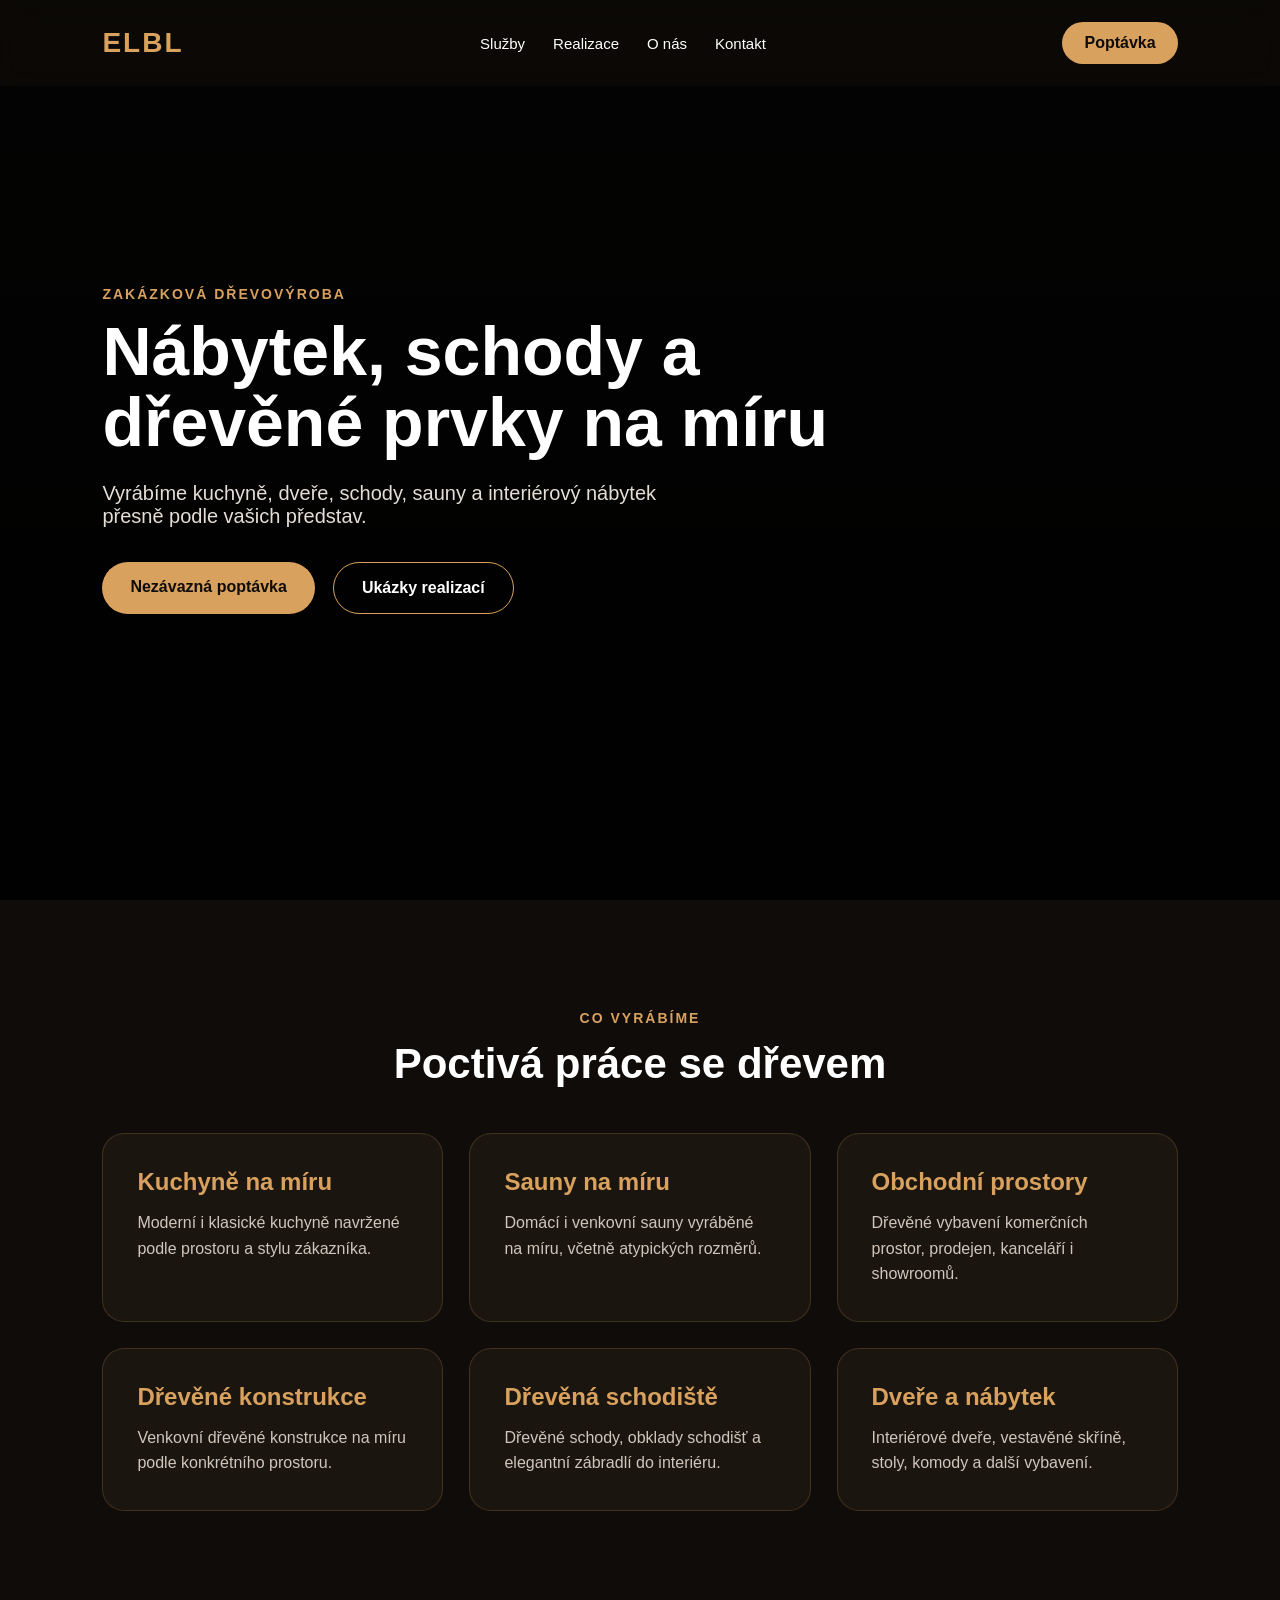
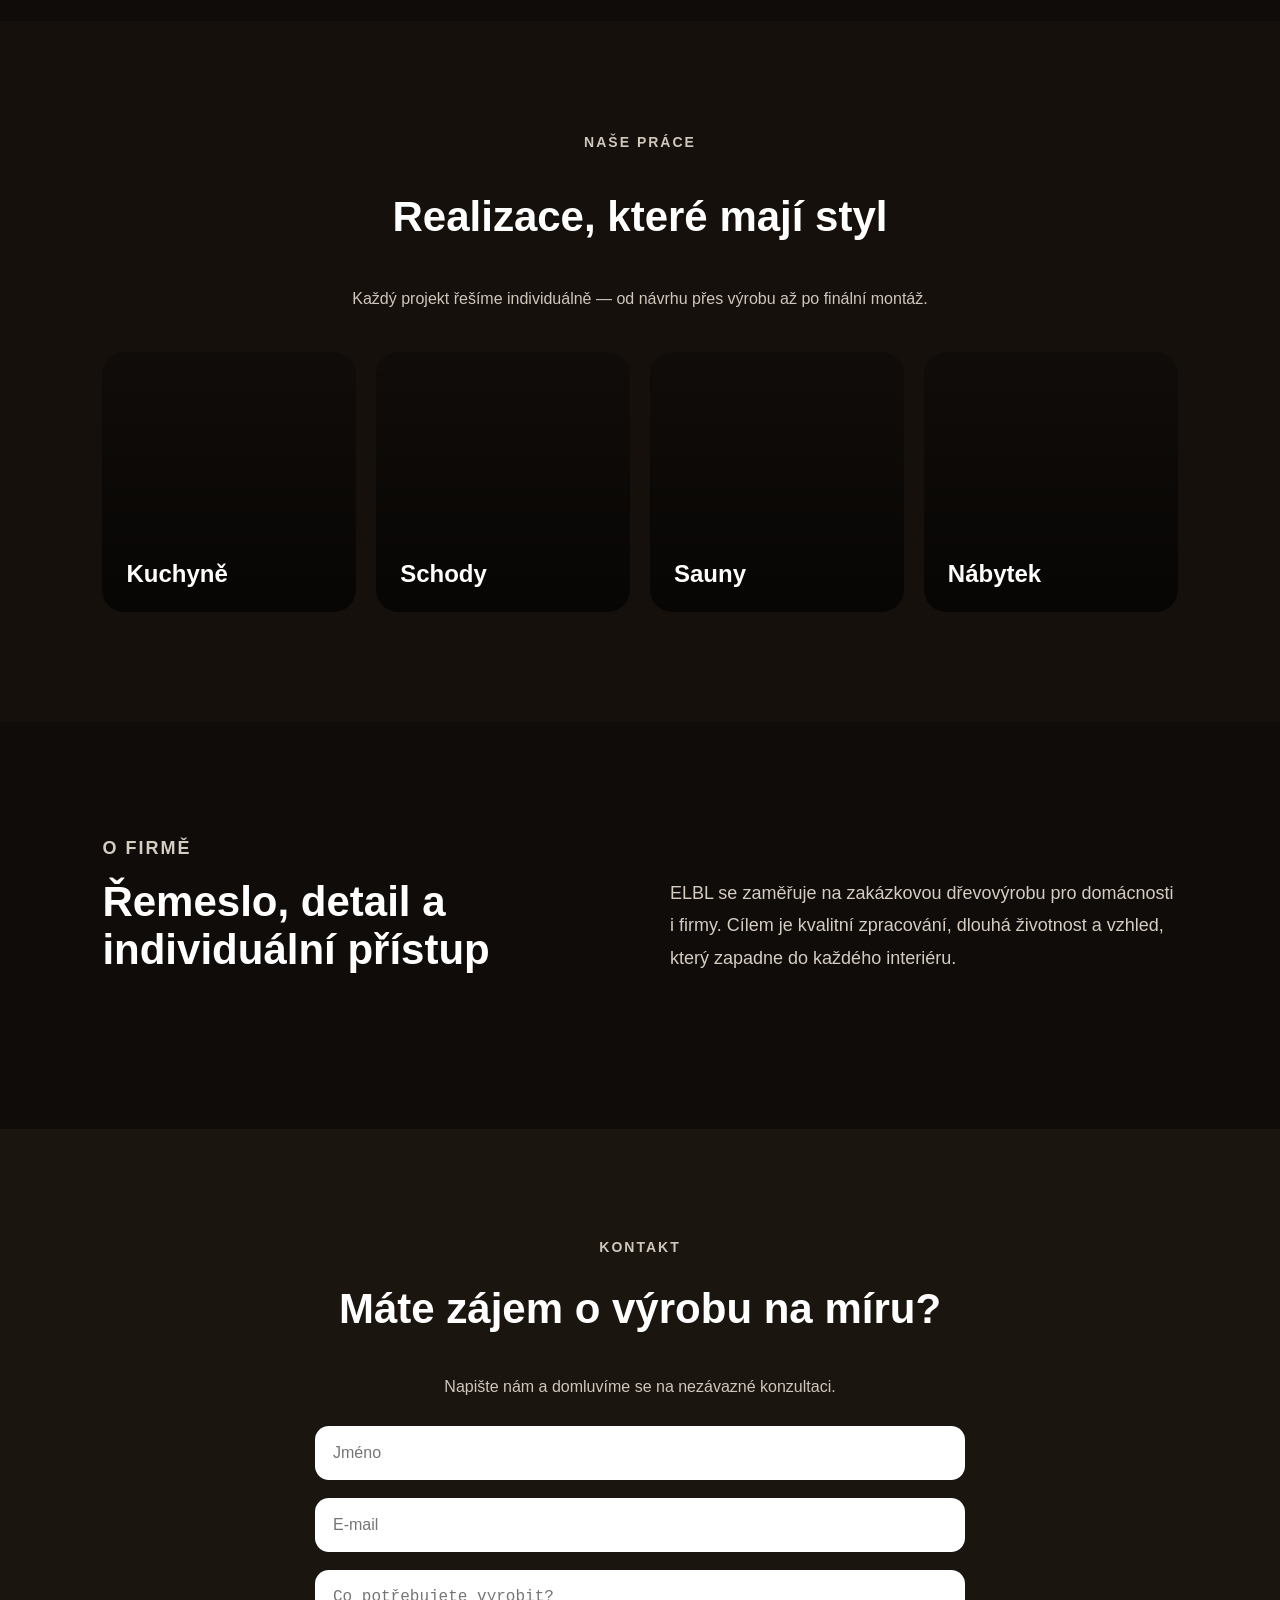
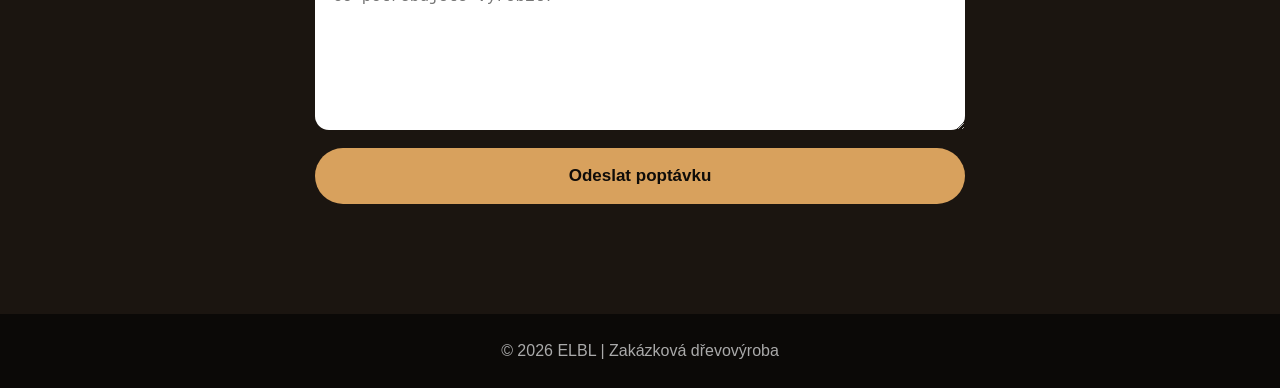
==== index.html @ 4ba5eb36 "Add files via upload" ====
<!DOCTYPE html>
<html lang="cs">
<head>
  <meta charset="UTF-8" />
  <meta name="viewport" content="width=device-width, initial-scale=1.0" />
  <title>ELBL | Zakázková dřevovýroba</title>
  <link rel="stylesheet" href="style.css" />
</head>
<body>

  <header class="navbar">
    <div class="logo">ELBL</div>

    <nav>
      <a href="#sluzby">Služby</a>
      <a href="#realizace">Realizace</a>
      <a href="#onas">O nás</a>
      <a href="#kontakt">Kontakt</a>
    </nav>

    <a href="#kontakt" class="nav-btn">Poptávka</a>
  </header>

 <section class="hero">

    <div class="hero-slider">

        <div class="slide active"
             style="background-image:
             linear-gradient(rgba(0,0,0,.45),rgba(0,0,0,.75)),
             url('images/hero1.jpg');"></div>

        <div class="slide"
             style="background-image:
             linear-gradient(rgba(0,0,0,.45),rgba(0,0,0,.75)),
             url('images/hero2.jpg');"></div>

        <div class="slide"
             style="background-image:
             linear-gradient(rgba(0,0,0,.45),rgba(0,0,0,.75)),
             url('images/hero3.jpg');"></div>

        <div class="slide"
             style="background-image:
             linear-gradient(rgba(0,0,0,.45),rgba(0,0,0,.75)),
             url('images/hero4.jpg');"></div>

    </div>

    <div class="hero-content">

        <p class="label">
            Zakázková dřevovýroba
        </p>

        <h1>
            Nábytek, schody a dřevěné prvky na míru
        </h1>

        <p class="hero-text">
            Vyrábíme kuchyně, dveře, schody, sauny a interiérový nábytek přesně podle vašich představ.
        </p>

        <div class="hero-buttons">
            <a href="#kontakt" class="btn primary">
                Nezávazná poptávka
            </a>

            <a href="#realizace" class="btn secondary">
                Ukázky realizací
            </a>
        </div>

    </div>

</section>

  <section id="sluzby" class="section">
  <p class="label center">Co vyrábíme</p>
  <h2>Poctivá práce se dřevem</h2>

  <div class="cards">
    <a href="kuchyne.html" class="card">
      <h3>Kuchyně na míru</h3>
      <p>Moderní i klasické kuchyně navržené podle prostoru a stylu zákazníka.</p>
    </a>

    <a href="sauny.html" class="card">
  <h3>Sauny na míru</h3>
  <p>Domácí i venkovní sauny vyráběné na míru, včetně atypických rozměrů.</p>
</a>

    <a href="obchodni-prostory.html" class="card">
      <h3>Obchodní prostory</h3>
      <p>Dřevěné vybavení komerčních prostor, prodejen, kanceláří i showroomů.</p>
    </a>

    <a href="drevene-konstrukce.html" class="card">
      <h3>Dřevěné konstrukce</h3>
      <p>Venkovní dřevěné konstrukce na míru podle konkrétního prostoru.</p>
    </a>

    <a href="schodiste.html" class="card">
      <h3>Dřevěná schodiště</h3>
      <p>Dřevěné schody, obklady schodišť a elegantní zábradlí do interiéru.</p>
    </a>

    <a href="dvere-nabytek.html" class="card">
      <h3>Dveře a nábytek</h3>
      <p>Interiérové dveře, vestavěné skříně, stoly, komody a další vybavení.</p>
    </a>
  </div>
</section>

  <section id="realizace" class="gallery-section">
    <div class="section-text">
      <p class="label">Naše práce</p>
      <h2>Realizace, které mají styl</h2>
      <p>
        Každý projekt řešíme individuálně — od návrhu přes výrobu až po finální montáž.
      </p>
    </div>

    <div class="gallery">
      <div class="gallery-item">Kuchyně</div>
      <div class="gallery-item">Schody</div>
      <div class="gallery-item">Sauny</div>
      <div class="gallery-item">Nábytek</div>
    </div>
  </section>

  <section id="onas" class="about">
    <div>
      <p class="label">O firmě</p>
      <h2>Řemeslo, detail a individuální přístup</h2>
    </div>

    <p>
      ELBL se zaměřuje na zakázkovou dřevovýrobu pro domácnosti i firmy.
      Cílem je kvalitní zpracování, dlouhá životnost a vzhled, který zapadne do každého interiéru.
    </p>
  </section>

  <section id="kontakt" class="contact">
    <p class="label center">Kontakt</p>
    <h2>Máte zájem o výrobu na míru?</h2>
    <p>Napište nám a domluvíme se na nezávazné konzultaci.</p>

    <form>
      <input type="text" placeholder="Jméno" required />
      <input type="email" placeholder="E-mail" required />
      <textarea placeholder="Co potřebujete vyrobit?" required></textarea>
      <button type="submit">Odeslat poptávku</button>
    </form>
  </section>

  <footer>
    <p>© 2026 ELBL | Zakázková dřevovýroba</p>
  </footer>

  <script src="script.js"></script>
</body>
</html>
---- style.css ----
* {
  margin: 0;
  padding: 0;
  box-sizing: border-box;
}

html {
  scroll-behavior: smooth;
}

body {
  font-family: Arial, sans-serif;
  background: #0f0c09;
  color: #fff;
}

.navbar {
  position: fixed;
  top: 0;
  width: 100%;
  padding: 22px 8%;
  display: flex;
  justify-content: space-between;
  align-items: center;
  z-index: 10;
  background: rgba(15, 12, 9, 0.7);
  backdrop-filter: blur(12px);
}

.logo {
  font-size: 28px;
  font-weight: 800;
  color: #d8a15d;
  letter-spacing: 2px;
}

nav {
  display: flex;
  gap: 28px;
}

nav a {
  color: #fff;
  text-decoration: none;
  font-size: 15px;
}

nav a:hover {
  color: #d8a15d;
}

.nav-btn {
  padding: 12px 22px;
  background: #d8a15d;
  color: #0f0c09;
  text-decoration: none;
  border-radius: 30px;
  font-weight: bold;
}

.hero {
  min-height: 100vh;
  background:
    linear-gradient(rgba(0,0,0,0.45), rgba(0,0,0,0.75)),
    url("images/hero.jpg");
  background-size: cover;
  background-position: center;
  display: flex;
  align-items: center;
  padding: 0 8%;
}

.hero-content {
  max-width: 760px;
  animation: fadeUp 1s ease forwards;
}
.hero{
    position:relative;
    overflow:hidden;
}

.hero-slider{
    position:absolute;
    inset:0;
    z-index:-2;
}

.slide{

    position:absolute;
    inset:0;

    opacity:0;

    background-size:cover;
    background-position:center;

    transition:opacity 1.5s ease;

}

.slide.active{

    opacity:1;

}

.label {
  color: #d8a15d;
  text-transform: uppercase;
  letter-spacing: 2px;
  font-size: 14px;
  margin-bottom: 14px;
  font-weight: bold;
}

.center {
  text-align: center;
}

.hero h1 {
  font-size: 68px;
  line-height: 1.05;
  margin-bottom: 24px;
}

.hero-text {
  font-size: 20px;
  color: #e4ded6;
  max-width: 620px;
  margin-bottom: 34px;
}

.hero-buttons {
  display: flex;
  gap: 18px;
  flex-wrap: wrap;
}

.btn {
  padding: 16px 28px;
  border-radius: 40px;
  text-decoration: none;
  font-weight: bold;
}

.primary {
  background: #d8a15d;
  color: #0f0c09;
}

.secondary {
  border: 1px solid #d8a15d;
  color: #fff;
}

.section {
  padding: 110px 8%;
}

.section h2,
.gallery-section h2,
.about h2,
.contact h2 {
  text-align: center;
  font-size: 42px;
  margin-bottom: 45px;
}

.cards {
  display: grid;
  grid-template-columns: repeat(3, 1fr);
  gap: 26px;
}

.card {
  background: #1b1510;
  padding: 34px;
  border-radius: 22px;
  border: 1px solid rgba(216, 161, 93, 0.2);
  transition: 0.3s;
}

.card:hover {
  transform: translateY(-10px);
  border-color: #d8a15d;
}

.card h3 {
  color: #d8a15d;
  margin-bottom: 14px;
  font-size: 24px;
}

.card p {
  color: #cfc6bc;
  line-height: 1.6;
}

.gallery-section {
  padding: 110px 8%;
  background: #15100c;
}

.section-text {
  max-width: 700px;
  margin: auto;
  text-align: center;
}

.section-text p {
  color: #cfc6bc;
  line-height: 1.6;
  margin-bottom: 40px;
}

.gallery {
  display: grid;
  grid-template-columns: repeat(4, 1fr);
  gap: 20px;
}

.gallery-item {
  height: 260px;
  border-radius: 22px;
  background:
    linear-gradient(rgba(0,0,0,0.25), rgba(0,0,0,0.65)),
    url("https://images.unsplash.com/photo-1618220179428-22790b461013?auto=format&fit=crop&w=800&q=80");
  background-size: cover;
  background-position: center;
  display: flex;
  align-items: end;
  padding: 24px;
  font-size: 24px;
  font-weight: bold;
  transition: 0.3s;
}

.gallery-item:hover {
  transform: scale(1.04);
}

.about {
  padding: 110px 8%;
  display: grid;
  grid-template-columns: 1fr 1fr;
  gap: 60px;
  align-items: center;
}

.about h2 {
  text-align: left;
}

.about p {
  color: #d5ccc2;
  line-height: 1.8;
  font-size: 18px;
}

.contact {
  padding: 110px 8%;
  background: #1b1510;
  text-align: center;
}

.contact p {
  color: #cfc6bc;
  margin-bottom: 30px;
}

form {
  max-width: 650px;
  margin: auto;
  display: grid;
  gap: 18px;
}

input,
textarea {
  width: 100%;
  padding: 18px;
  border-radius: 14px;
  border: none;
  outline: none;
  font-size: 16px;
}

textarea {
  min-height: 160px;
  resize: vertical;
}

button {
  padding: 18px;
  border: none;
  border-radius: 40px;
  background: #d8a15d;
  color: #0f0c09;
  font-size: 17px;
  font-weight: bold;
  cursor: pointer;
}

button:hover {
  background: #f0bb76;
}

footer {
  padding: 28px;
  text-align: center;
  color: #aaa;
  background: #0b0907;
}

@keyframes fadeUp {
  from {
    opacity: 0;
    transform: translateY(35px);
  }

  to {
    opacity: 1;
    transform: translateY(0);
  }
}

@media (max-width: 900px) {
  nav {
    display: none;
  }

  .hero h1 {
    font-size: 42px;
  }

  .cards,
  .gallery,
  .about {
    grid-template-columns: 1fr;
  }

  .gallery-item {
    height: 220px;
  }
}
.card {
  display: block;
  text-decoration: none;
  color: inherit;
}
.service-detail {
  min-height: 100vh;
  display: grid;
  grid-template-columns: 1fr 1fr;
  background: #0f0c09;
  overflow: hidden;
}

.service-image,
.service-content {
  position: relative;
  transition: 0.5s ease;
}

.service-image img {
  width: 100%;
  height: 100%;
  object-fit: cover;
  filter: brightness(0.65);
  transition: 0.5s ease;
}

.service-content {
  padding: 120px 8%;
  display: flex;
  flex-direction: column;
  justify-content: center;
  background: #15100c;
}

.service-content h1 {
  font-size: 52px;
  margin-bottom: 24px;
}

.service-content p {
  color: #d5ccc2;
  line-height: 1.8;
  margin-bottom: 24px;
}

.service-content ul {
  margin-bottom: 34px;
  color: #d5ccc2;
  line-height: 2;
}

/* efekt při najetí na obrázek */
.service-image:hover {
  transform: scale(1.04);
  z-index: 2;
}

.service-image:hover img {
  filter: brightness(0.95);
}

/* efekt při najetí na text */
.service-content:hover {
  transform: scale(1.03);
  z-index: 2;
  background: #1b1510;
}

@media (max-width: 900px) {
  .service-detail {
    grid-template-columns: 1fr;
  }

  .service-image {
    height: 45vh;
  }

  .service-content h1 {
    font-size: 36px;
  }
}
.service-page {
  min-height: 100vh;
  padding-top: 84px;
  display: grid;
  grid-template-columns: 1.1fr 0.9fr;
  background: #0f0c09;
  overflow: hidden;
}

.service-gallery {
  position: relative;
  min-height: calc(100vh - 84px);
  overflow: hidden;
  transition: 0.5s ease;
}

.service-gallery:hover {
  transform: scale(1.025);
  z-index: 2;
}

.service-gallery::after {
  content: "";
  position: absolute;
  inset: 0;
  background: linear-gradient(to right, transparent 65%, #0f0c09 100%);
  pointer-events: none;
}

.service-gallery img#mainImage {
  width: 100%;
  height: 100%;
  object-fit: cover;
  filter: brightness(0.72);
  transition: 0.45s ease;
}

.service-gallery:hover img#mainImage {
  filter: brightness(0.95);
  transform: scale(1.04);
}

.service-info {
  padding: 90px 8%;
  display: flex;
  flex-direction: column;
  justify-content: center;
  background: #15100c;
  transition: 0.5s ease;
}

.service-info:hover {
  transform: scale(1.025);
  background: #1b1510;
  z-index: 2;
}

.service-info h1 {
  font-size: 52px;
  line-height: 1.1;
  margin-bottom: 26px;
}

.service-info p {
  color: #d5ccc2;
  line-height: 1.8;
  font-size: 18px;
  margin-bottom: 28px;
}

.benefits {
  display: grid;
  gap: 12px;
  margin-bottom: 34px;
  color: #e6d8c8;
  font-size: 17px;
}

.gallery-arrow {
  position: absolute;
  top: 50%;
  transform: translateY(-50%);
  z-index: 5;
  width: 52px;
  height: 52px;
  border-radius: 50%;
  border: 1px solid rgba(255,255,255,0.35);
  background: rgba(0,0,0,0.35);
  color: white;
  font-size: 42px;
  cursor: pointer;
  backdrop-filter: blur(8px);
}

.gallery-arrow.left {
  left: 28px;
}

.gallery-arrow.right {
  right: 28px;
}

.gallery-arrow:hover {
  background: #d8a15d;
  color: #0f0c09;
}

.thumbnails {
  position: absolute;
  bottom: 28px;
  left: 50%;
  transform: translateX(-50%);
  display: flex;
  gap: 12px;
  z-index: 6;
}

.thumbnails img {
  width: 82px;
  height: 58px;
  object-fit: cover;
  border-radius: 10px;
  cursor: pointer;
  opacity: 0.55;
  border: 2px solid transparent;
  transition: 0.3s ease;
}

.thumbnails img:hover,
.thumbnails img.active {
  opacity: 1;
  border-color: #d8a15d;
  transform: translateY(-5px);
}

.fade {
  animation: imageFade 0.45s ease;
}

@keyframes imageFade {
  from {
    opacity: 0.35;
    transform: scale(1.04);
  }

  to {
    opacity: 1;
    transform: scale(1);
  }
}

@media (max-width: 900px) {
  .service-page {
    grid-template-columns: 1fr;
  }

  .service-gallery {
    min-height: 55vh;
  }

  .service-info {
    padding: 60px 8%;
  }

  .service-info h1 {
    font-size: 36px;
  }

  .service-gallery::after {
    background: linear-gradient(to bottom, transparent 65%, #0f0c09 100%);
  }
}
.gallery-arrow{
    position:absolute;
    top:50%;
    transform:translateY(-50%);
    width:55px;
    height:55px;

    display:flex;
    justify-content:center;
    align-items:center;

    border-radius:50%;
    border:none;

    font-size:30px;
    line-height:1;

    cursor:pointer;

    background:rgba(0,0,0,.45);
    color:white;

    transition:.3s;
}
.process-section {
  padding: 110px 8%;
  background: #0f0c09;
}

.process-section h2 {
  text-align: center;
  font-size: 42px;
  margin-bottom: 50px;
}

.process-cards {
  display: grid;
  grid-template-columns: repeat(4, 1fr);
  gap: 22px;
}

.process-card {
  background: #1b1510;
  padding: 32px;
  border-radius: 22px;
  border: 1px solid rgba(216, 161, 93, 0.2);
}

.process-card span {
  color: #d8a15d;
  font-size: 34px;
  font-weight: 800;
}

.process-card h3 {
  margin: 18px 0 12px;
  font-size: 24px;
}

.process-card p {
  color: #cfc6bc;
  line-height: 1.6;
}

.final-cta {
  padding: 100px 8%;
  text-align: center;
  background: linear-gradient(rgba(0,0,0,.65), rgba(0,0,0,.85)),
  url("images/sauna1.jpg");
  background-size: cover;
  background-position: center;
}

.final-cta h2 {
  font-size: 46px;
  margin-bottom: 18px;
}

.final-cta p {
  color: #ddd;
  margin-bottom: 30px;
  font-size: 18px;
}

#mainImage {
  cursor: pointer;
}

.lightbox {
  position: fixed;
  inset: 0;
  background: rgba(0,0,0,.92);
  z-index: 100;
  display: none;
  justify-content: center;
  align-items: center;
}

.lightbox.active {
  display: flex;
}

.lightbox img {
  max-width: 86%;
  max-height: 86%;
  object-fit: contain;
  border-radius: 18px;
}

.lightbox-close {
  position: absolute;
  top: 28px;
  right: 34px;
  background: none;
  color: white;
  font-size: 48px;
  border: none;
  cursor: pointer;
}

.lightbox-arrow {
  position: absolute;
  top: 50%;
  transform: translateY(-50%);
  width: 58px;
  height: 58px;
  border-radius: 50%;
  border: none;
  background: rgba(255,255,255,.12);
  color: white;
  font-size: 34px;
  cursor: pointer;

  display: flex;
  justify-content: center;
  align-items: center;
}

.lightbox-arrow.left {
  left: 34px;
}

.lightbox-arrow.right {
  right: 34px;
}

.lightbox-arrow:hover {
  background: #d8a15d;
  color: #0f0c09;
}

@media (max-width: 900px) {
  .process-cards {
    grid-template-columns: 1fr;
  }

  .final-cta h2 {
    font-size: 34px;
  }
}
.service-gallery {
  position: relative;
  min-height: calc(100vh - 84px);
  overflow: hidden;
  transition: 0.5s ease;
  display: block;
  padding: 0;
}

.service-gallery img#mainImage {
  width: 100%;
  height: 100%;
  object-fit: cover;
  filter: brightness(0.72);
  transition: 0.45s ease;
  border: none;
  border-radius: 0;
}

.thumbnails {
  position: absolute;
  bottom: 28px;
  left: 50%;
  transform: translateX(-50%);
  display: flex;
  gap: 12px;
  z-index: 6;
}

.thumbnails img {
  width: 82px;
  height: 58px;
  object-fit: cover;
  border-radius: 10px;
  cursor: pointer;
  opacity: 0.55;
  border: 2px solid transparent;
}

.thumbnails img.active {
  opacity: 1;
  border-color: #d8a15d;
}
.service-gallery img#mainImage {
  border: 2px solid rgba(216, 161, 93, 0.4);
}
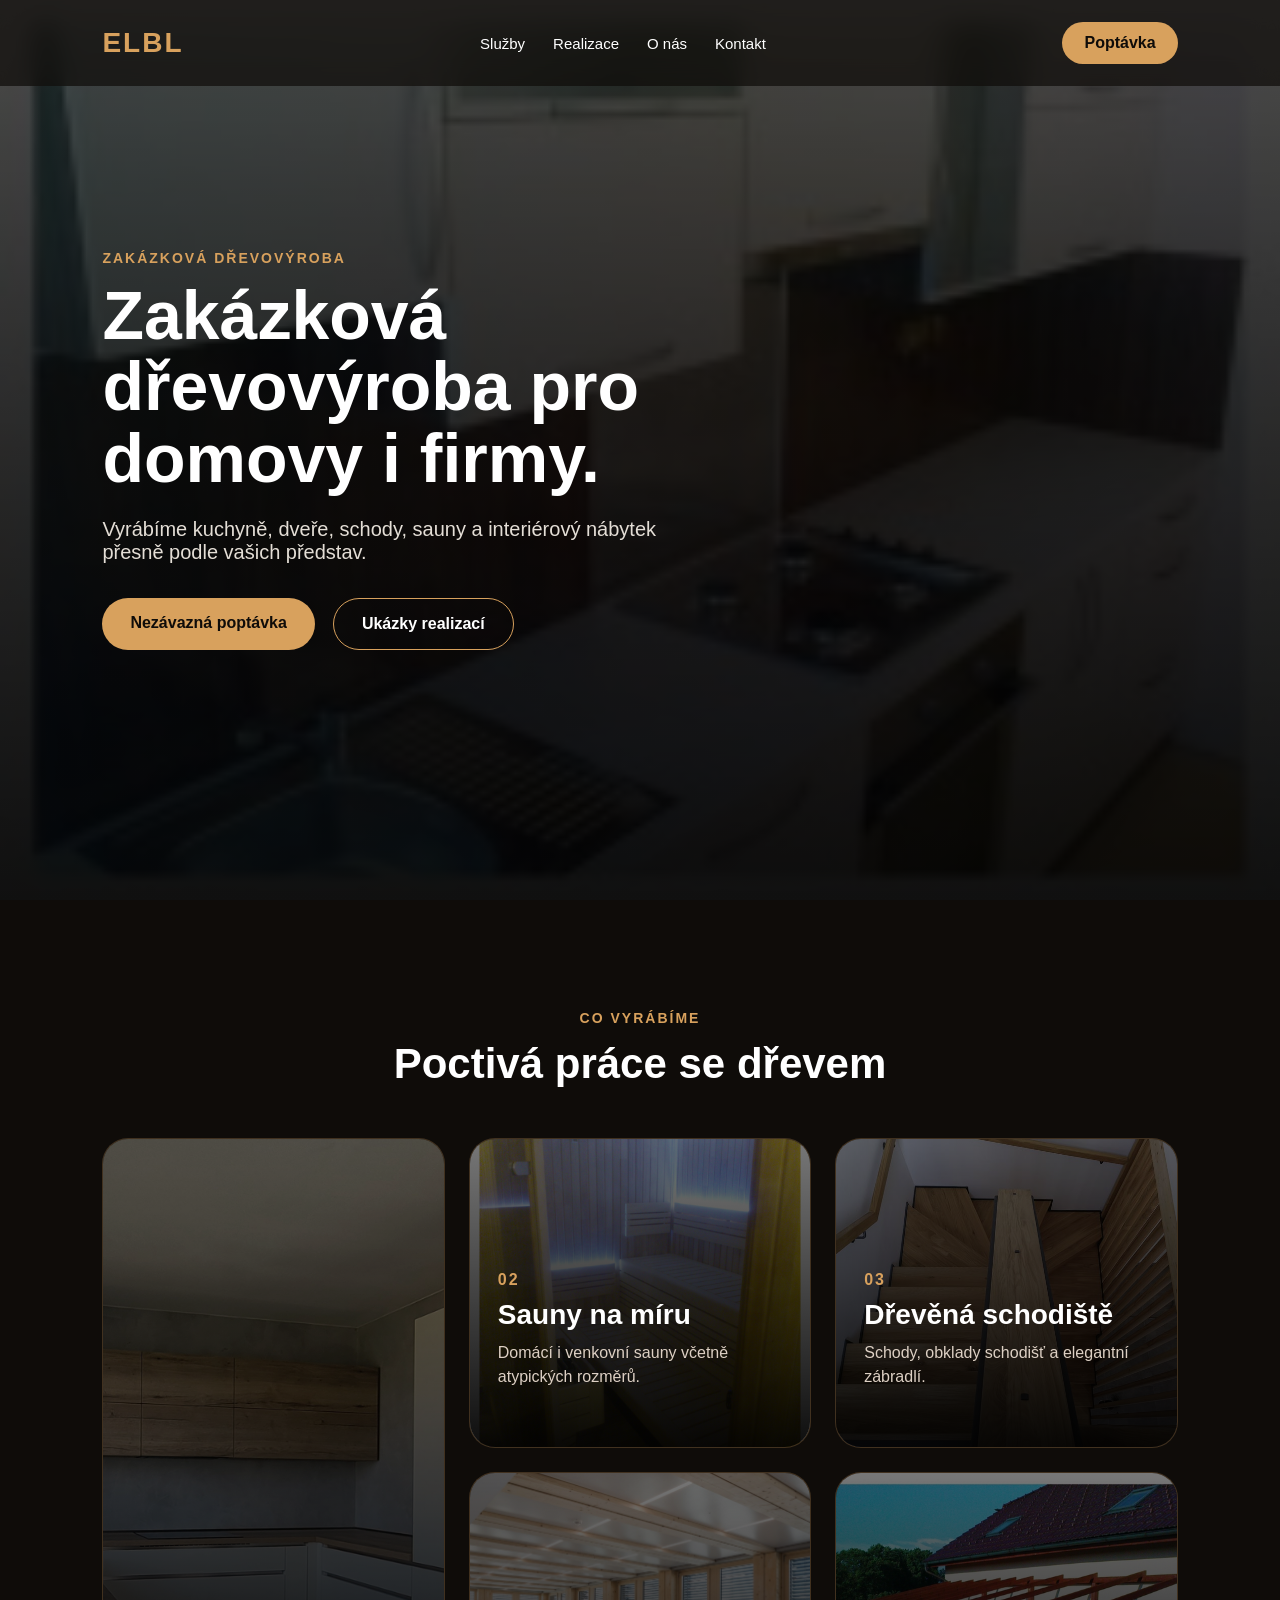
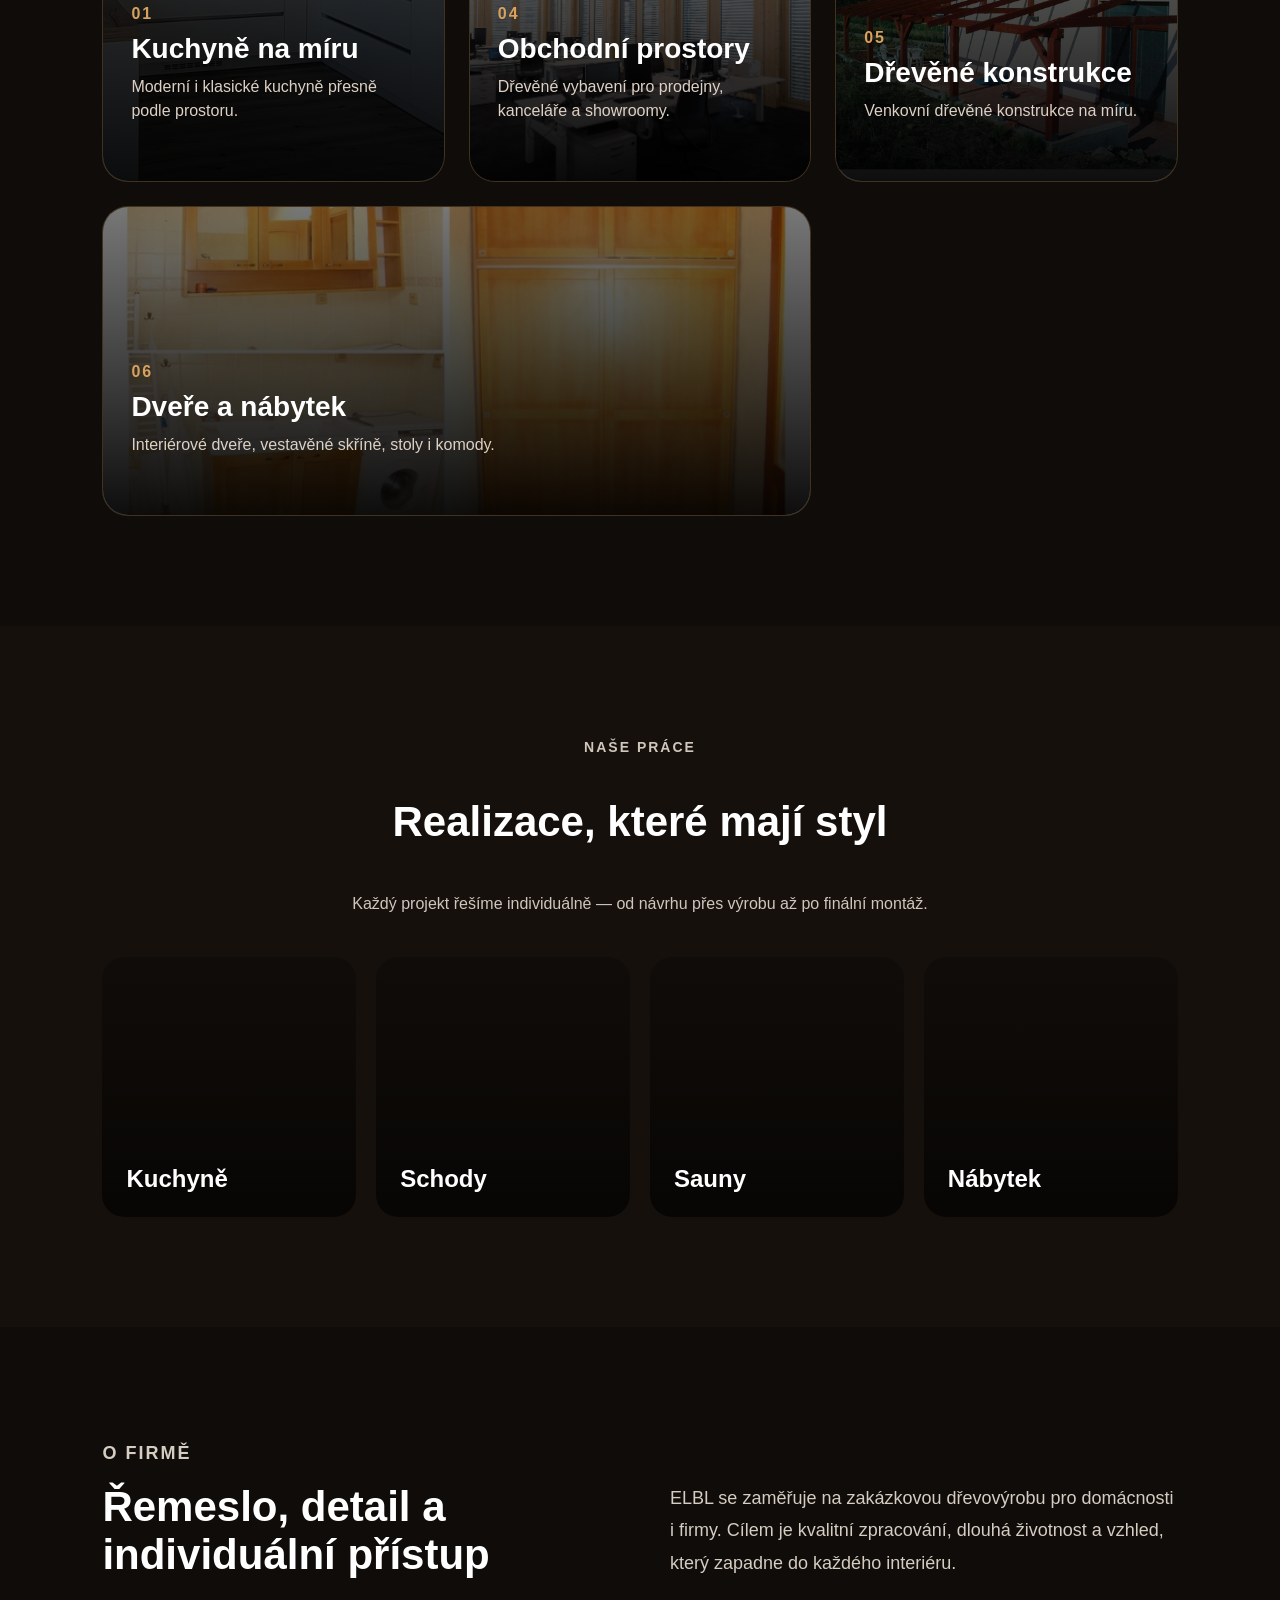
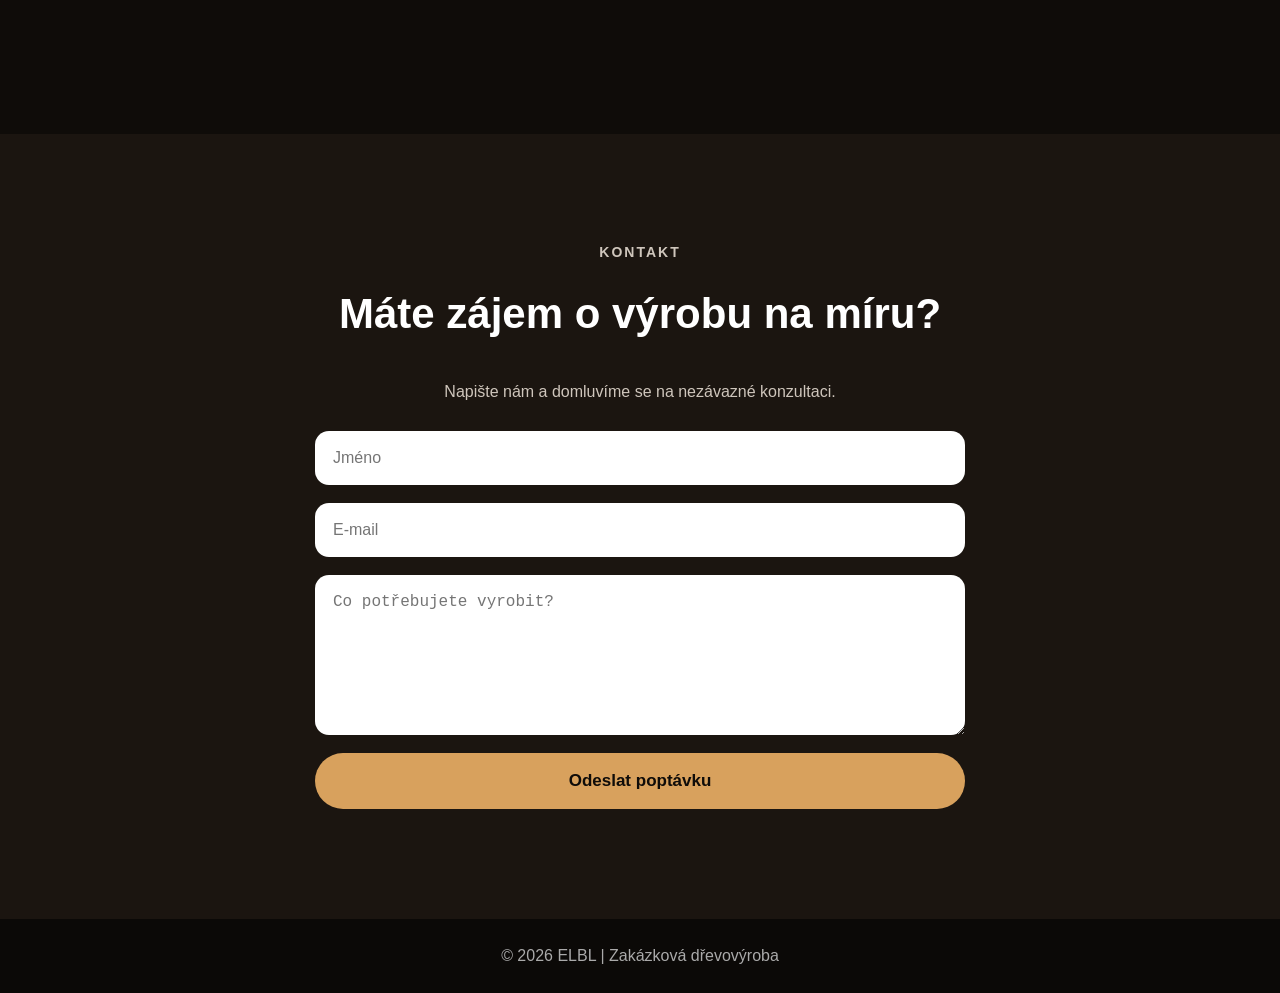
==== commit f4806bb2: "js" ====
--- a/index.html
+++ b/index.html
@@ -54,7 +54,7 @@
         </p>
 
         <h1>
-            Nábytek, schody a dřevěné prvky na míru
+            Zakázková dřevovýroba pro domovy i firmy.
         </h1>
 
         <p class="hero-text">
@@ -75,40 +75,72 @@
 
 </section>
 
-  <section id="sluzby" class="section">
+ <section id="sluzby" class="services-premium">
   <p class="label center">Co vyrábíme</p>
   <h2>Poctivá práce se dřevem</h2>
 
-  <div class="cards">
-    <a href="kuchyne.html" class="card">
-      <h3>Kuchyně na míru</h3>
-      <p>Moderní i klasické kuchyně navržené podle prostoru a stylu zákazníka.</p>
+  <div class="service-grid">
+
+    <a href="kuchyne.html" class="service-card big">
+      <img src="images/kuchyne.jpg" alt="Kuchyně na míru">
+      <div class="service-card-content">
+        <span>01</span>
+        <h3>Kuchyně na míru</h3>
+        <p>Moderní i klasické kuchyně přesně podle prostoru.</p>
+        <strong>Zobrazit →</strong>
+      </div>
     </a>
 
-    <a href="sauny.html" class="card">
-  <h3>Sauny na míru</h3>
-  <p>Domácí i venkovní sauny vyráběné na míru, včetně atypických rozměrů.</p>
-</a>
-
-    <a href="obchodni-prostory.html" class="card">
-      <h3>Obchodní prostory</h3>
-      <p>Dřevěné vybavení komerčních prostor, prodejen, kanceláří i showroomů.</p>
+    <a href="sauny.html" class="service-card">
+      <img src="images/sauna1.jpg" alt="Sauny na míru">
+      <div class="service-card-content">
+        <span>02</span>
+        <h3>Sauny na míru</h3>
+        <p>Domácí i venkovní sauny včetně atypických rozměrů.</p>
+        <strong>Zobrazit →</strong>
+      </div>
     </a>
 
-    <a href="drevene-konstrukce.html" class="card">
-      <h3>Dřevěné konstrukce</h3>
-      <p>Venkovní dřevěné konstrukce na míru podle konkrétního prostoru.</p>
+    <a href="schodiste.html" class="service-card">
+      <img src="images/schodiste.jpg" alt="Dřevěná schodiště">
+      <div class="service-card-content">
+        <span>03</span>
+        <h3>Dřevěná schodiště</h3>
+        <p>Schody, obklady schodišť a elegantní zábradlí.</p>
+        <strong>Zobrazit →</strong>
+      </div>
     </a>
 
-    <a href="schodiste.html" class="card">
-      <h3>Dřevěná schodiště</h3>
-      <p>Dřevěné schody, obklady schodišť a elegantní zábradlí do interiéru.</p>
+    <a href="obchodni-prostory.html" class="service-card">
+      <img src="images/obchodni-prostory.jpg" alt="Obchodní prostory">
+      <div class="service-card-content">
+        <span>04</span>
+        <h3>Obchodní prostory</h3>
+        <p>Dřevěné vybavení pro prodejny, kanceláře a showroomy.</p>
+        <strong>Zobrazit →</strong>
+      </div>
     </a>
 
-    <a href="dvere-nabytek.html" class="card">
-      <h3>Dveře a nábytek</h3>
-      <p>Interiérové dveře, vestavěné skříně, stoly, komody a další vybavení.</p>
+    <a href="drevene-konstrukce.html" class="service-card">
+      <img src="images/konstrukce.jpg" alt="Dřevěné konstrukce">
+      <div class="service-card-content">
+        <span>05</span>
+        <h3>Dřevěné konstrukce</h3>
+        <p>Venkovní dřevěné konstrukce na míru.</p>
+        <strong>Zobrazit →</strong>
+      </div>
     </a>
+
+    <a href="dvere-nabytek.html" class="service-card wide">
+      <img src="images/nabytek.jpg" alt="Dveře a nábytek">
+      <div class="service-card-content">
+        <span>06</span>
+        <h3>Dveře a nábytek</h3>
+        <p>Interiérové dveře, vestavěné skříně, stoly i komody.</p>
+        <strong>Zobrazit →</strong>
+      </div>
+    </a>
+
   </div>
 </section>
 
@@ -159,5 +191,6 @@
   </footer>
 
   <script src="script.js"></script>
+  <script src="hero.js"></script>
 </body>
 </html>
--- a/style.css
+++ b/style.css
@@ -803,4 +803,113 @@
 }
 .service-gallery img#mainImage {
   border: 2px solid rgba(216, 161, 93, 0.4);
+}
+.services-premium {
+  padding: 110px 8%;
+  background: #0f0c09;
+}
+
+.services-premium h2 {
+  text-align: center;
+  font-size: 42px;
+  margin-bottom: 50px;
+}
+
+.service-grid {
+  display: grid;
+  grid-template-columns: repeat(3, 1fr);
+  grid-auto-rows: 310px;
+  gap: 24px;
+}
+
+.service-card {
+  position: relative;
+  overflow: hidden;
+  border-radius: 26px;
+  text-decoration: none;
+  color: white;
+  background: #1b1510;
+  border: 1px solid rgba(216, 161, 93, 0.2);
+}
+
+.service-card.big {
+  grid-row: span 2;
+}
+
+.service-card.wide {
+  grid-column: span 2;
+}
+
+.service-card img {
+  width: 100%;
+  height: 100%;
+  object-fit: cover;
+  filter: brightness(0.55);
+  transition: 0.6s ease;
+}
+
+.service-card::after {
+  content: "";
+  position: absolute;
+  inset: 0;
+  background: linear-gradient(to top, rgba(0,0,0,.9), rgba(0,0,0,.15));
+  z-index: 1;
+}
+
+.service-card-content {
+  position: absolute;
+  left: 28px;
+  right: 28px;
+  bottom: 26px;
+  z-index: 2;
+  transition: 0.45s ease;
+}
+
+.service-card-content span {
+  color: #d8a15d;
+  font-weight: 800;
+  letter-spacing: 2px;
+}
+
+.service-card-content h3 {
+  font-size: 28px;
+  margin: 10px 0;
+}
+
+.service-card-content p {
+  color: #ddd0c4;
+  line-height: 1.5;
+  margin-bottom: 14px;
+}
+
+.service-card-content strong {
+  color: #d8a15d;
+  opacity: 0;
+  transition: 0.35s ease;
+}
+
+.service-card:hover img {
+  transform: scale(1.09);
+  filter: brightness(0.8);
+}
+
+.service-card:hover .service-card-content {
+  transform: translateY(-12px);
+}
+
+.service-card:hover strong {
+  opacity: 1;
+}
+
+@media (max-width: 900px) {
+  .service-grid {
+    grid-template-columns: 1fr;
+    grid-auto-rows: 280px;
+  }
+
+  .service-card.big,
+  .service-card.wide {
+    grid-row: span 1;
+    grid-column: span 1;
+  }
 }
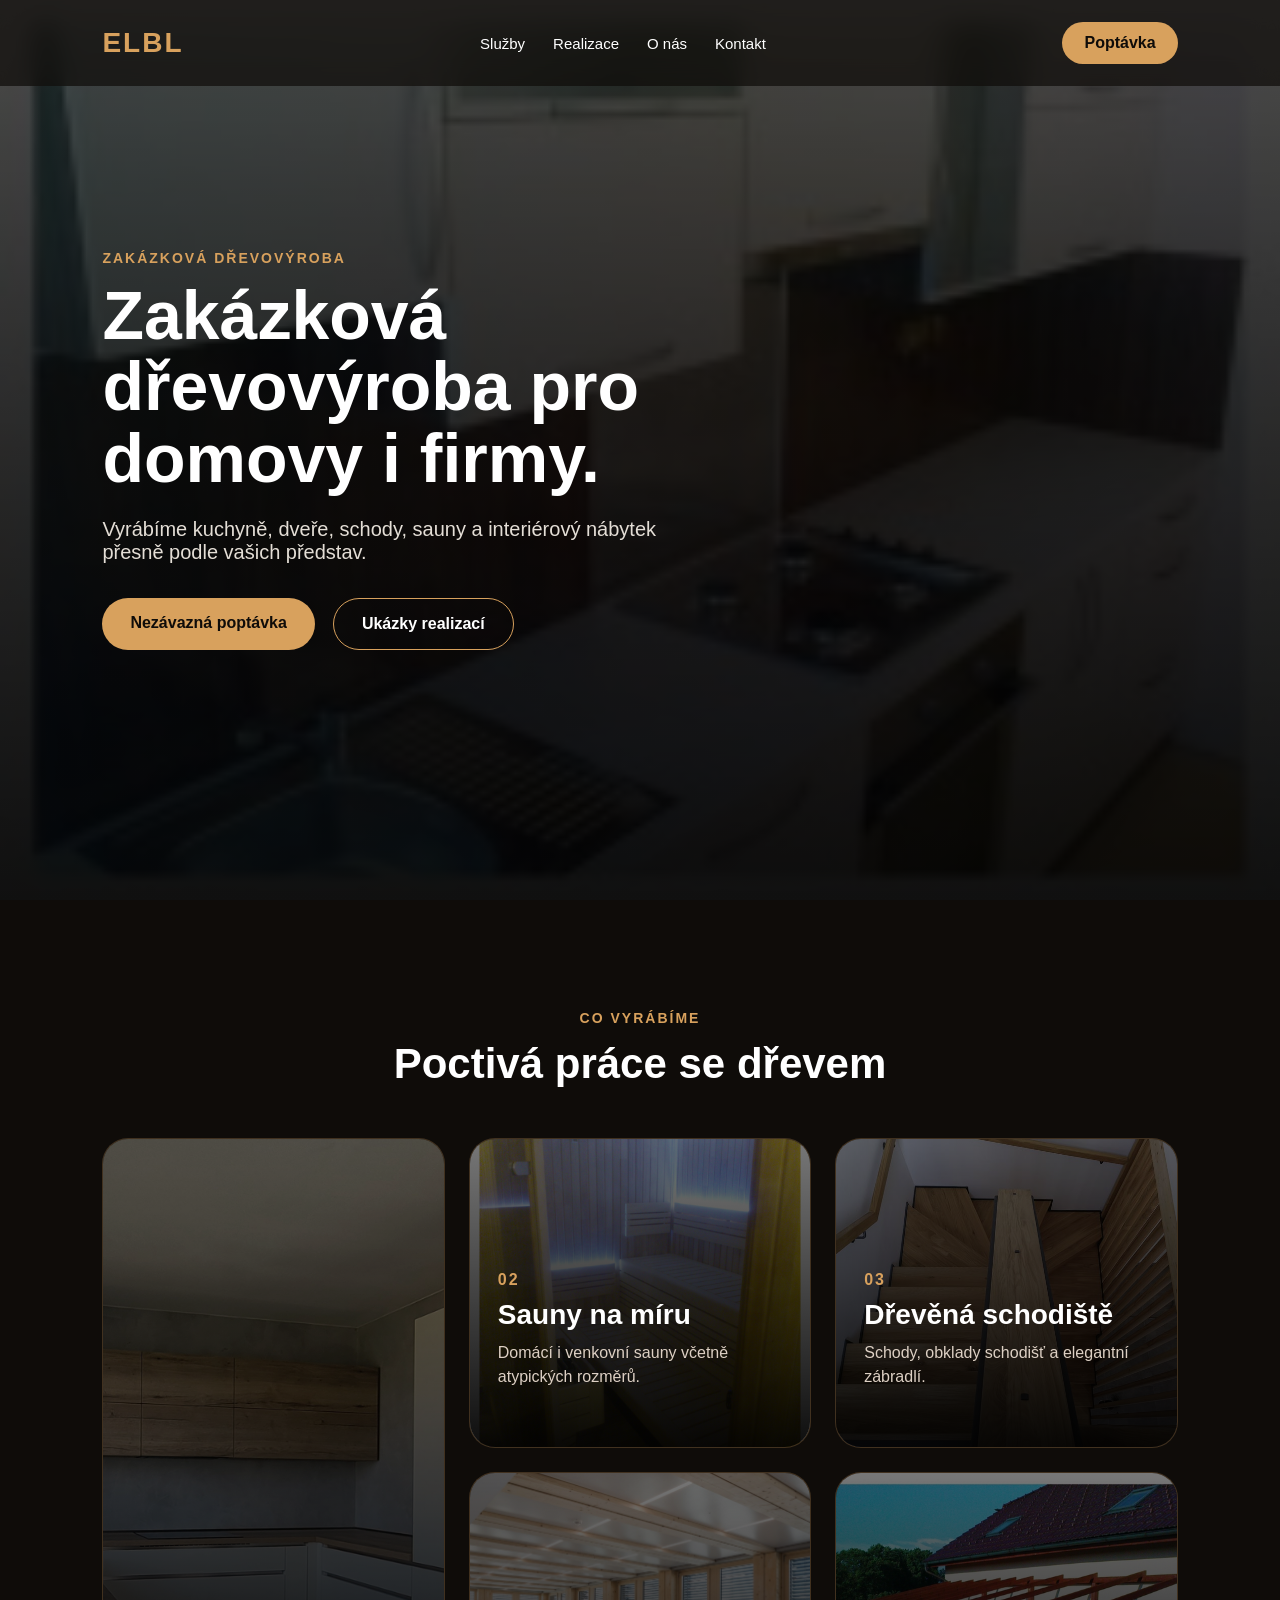
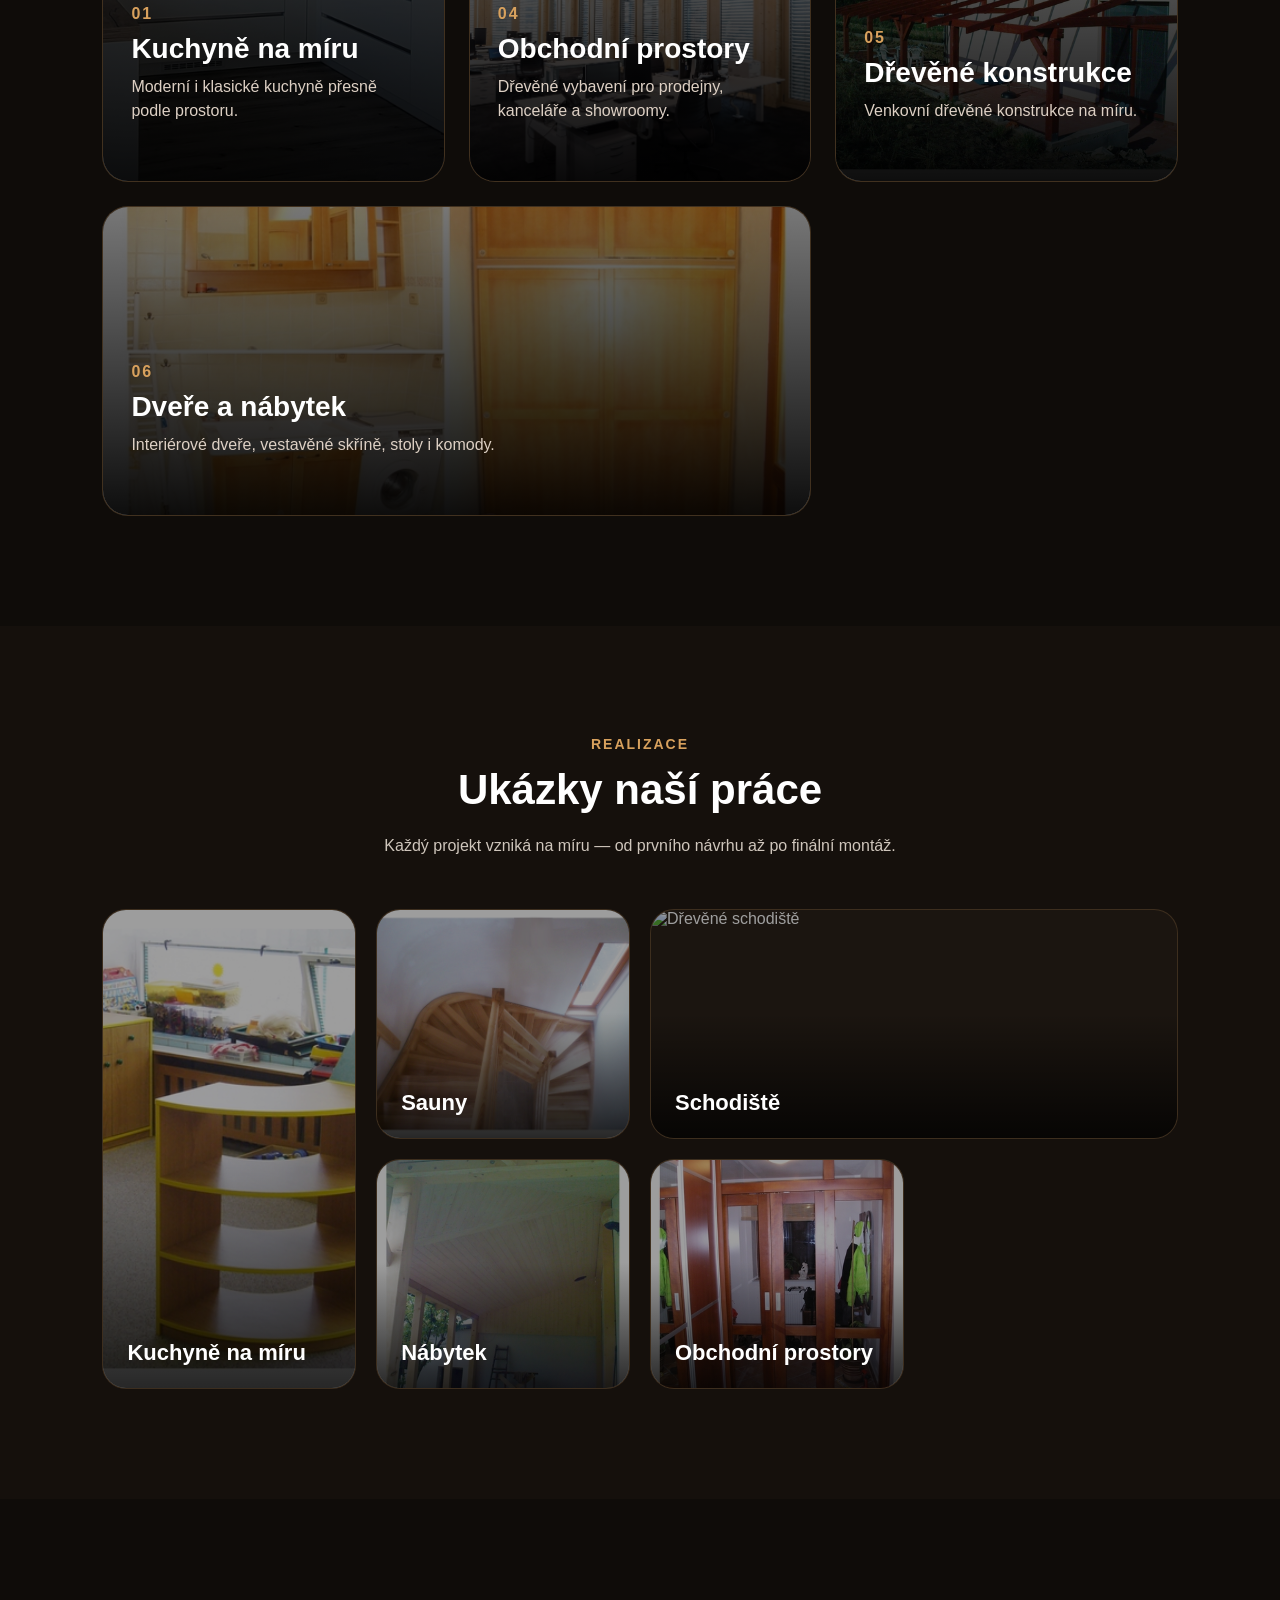
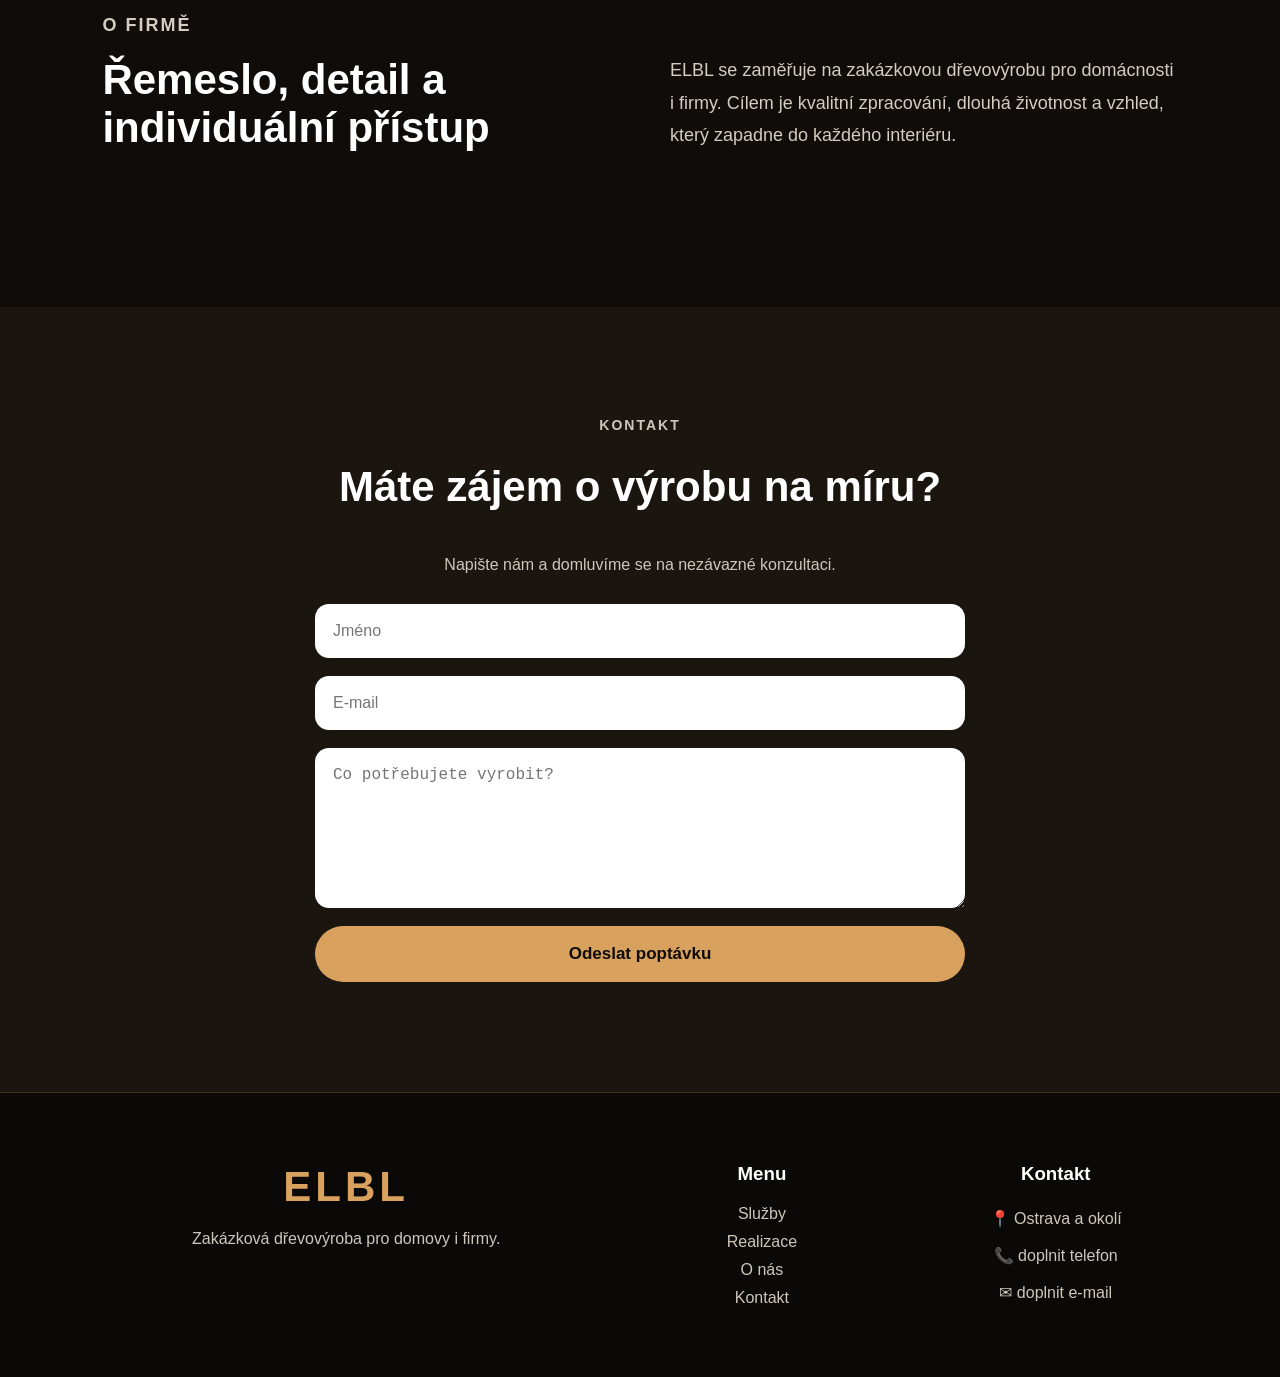
==== commit 8c050065: "kuchině" ====
--- a/index.html
+++ b/index.html
@@ -144,22 +144,40 @@
   </div>
 </section>
 
-  <section id="realizace" class="gallery-section">
-    <div class="section-text">
-      <p class="label">Naše práce</p>
-      <h2>Realizace, které mají styl</h2>
-      <p>
-        Každý projekt řešíme individuálně — od návrhu přes výrobu až po finální montáž.
-      </p>
-    </div>
-
-    <div class="gallery">
-      <div class="gallery-item">Kuchyně</div>
-      <div class="gallery-item">Schody</div>
-      <div class="gallery-item">Sauny</div>
-      <div class="gallery-item">Nábytek</div>
-    </div>
-  </section>
+ <section id="realizace" class="portfolio-section">
+  <p class="label center">Realizace</p>
+  <h2>Ukázky naší práce</h2>
+  <p class="portfolio-intro">
+    Každý projekt vzniká na míru — od prvního návrhu až po finální montáž.
+  </p>
+
+  <div class="portfolio-grid">
+    <div class="portfolio-item tall">
+      <img src="images/realizace1.jpg" alt="Zakázková kuchyně">
+      <span>Kuchyně na míru</span>
+    </div>
+
+    <div class="portfolio-item">
+      <img src="images/realizace2.jpg" alt="Sauna na míru">
+      <span>Sauny</span>
+    </div>
+
+    <div class="portfolio-item wide">
+      <img src="images/realizace3.jpg" alt="Dřevěné schodiště">
+      <span>Schodiště</span>
+    </div>
+
+    <div class="portfolio-item">
+      <img src="images/realizace4.jpg" alt="Dřevěný nábytek">
+      <span>Nábytek</span>
+    </div>
+
+    <div class="portfolio-item">
+      <img src="images/realizace5.jpg" alt="Obchodní prostor">
+      <span>Obchodní prostory</span>
+    </div>
+  </div>
+</section>
 
   <section id="onas" class="about">
     <div>
@@ -186,11 +204,32 @@
     </form>
   </section>
 
-  <footer>
-    <p>© 2026 ELBL | Zakázková dřevovýroba</p>
-  </footer>
+  
 
   <script src="script.js"></script>
   <script src="hero.js"></script>
 </body>
+
+<footer class="premium-footer">
+  <div class="footer-brand">
+    <h2>ELBL</h2>
+    <p>Zakázková dřevovýroba pro domovy i firmy.</p>
+  </div>
+
+  <div class="footer-links">
+    <h3>Menu</h3>
+    <a href="#sluzby">Služby</a>
+    <a href="#realizace">Realizace</a>
+    <a href="#onas">O nás</a>
+    <a href="#kontakt">Kontakt</a>
+  </div>
+
+  <div class="footer-contact">
+    <h3>Kontakt</h3>
+    <p>📍 Ostrava a okolí</p>
+    <p>📞 doplnit telefon</p>
+    <p>✉ doplnit e-mail</p>
+  </div>
+</footer>
+
 </html>
--- a/style.css
+++ b/style.css
@@ -912,4 +912,160 @@
     grid-row: span 1;
     grid-column: span 1;
   }
+}
+.site-cta {
+  padding: 120px 8%;
+  text-align: center;
+  background:
+    linear-gradient(rgba(0,0,0,.65), rgba(0,0,0,.9)),
+    url("images/hero.jpg");
+  background-size: cover;
+  background-position: center;
+}
+
+.site-cta h2 {
+  font-size: clamp(36px, 5vw, 62px);
+  margin-bottom: 20px;
+}
+
+.site-cta p {
+  color: #ddd0c4;
+  font-size: 18px;
+  max-width: 620px;
+  margin: 0 auto 34px;
+  line-height: 1.7;
+}
+
+.premium-footer {
+  padding: 70px 8%;
+  background: #0b0907;
+  border-top: 1px solid rgba(216,161,93,.25);
+  display: grid;
+  grid-template-columns: 2fr 1fr 1fr;
+  gap: 50px;
+}
+
+.footer-brand h2 {
+  color: #d8a15d;
+  font-size: 42px;
+  letter-spacing: 4px;
+  margin-bottom: 14px;
+}
+
+.footer-brand p,
+.footer-contact p {
+  color: #cfc6bc;
+  line-height: 1.7;
+}
+
+.footer-links,
+.footer-contact {
+  display: flex;
+  flex-direction: column;
+  gap: 10px;
+}
+
+.footer-links h3,
+.footer-contact h3 {
+  color: white;
+  margin-bottom: 10px;
+}
+
+.footer-links a {
+  color: #cfc6bc;
+  text-decoration: none;
+}
+
+.footer-links a:hover {
+  color: #d8a15d;
+}
+
+@media (max-width: 900px) {
+  .premium-footer {
+    grid-template-columns: 1fr;
+  }
+}
+.portfolio-section {
+  padding: 110px 8%;
+  background: #15100c;
+}
+
+.portfolio-section h2 {
+  text-align: center;
+  font-size: 42px;
+  margin-bottom: 18px;
+}
+
+.portfolio-intro {
+  text-align: center;
+  color: #cfc6bc;
+  max-width: 650px;
+  margin: 0 auto 50px;
+  line-height: 1.7;
+}
+
+.portfolio-grid {
+  display: grid;
+  grid-template-columns: repeat(4, 1fr);
+  grid-auto-rows: 230px;
+  gap: 20px;
+}
+
+.portfolio-item {
+  position: relative;
+  overflow: hidden;
+  border-radius: 24px;
+  background: #1b1510;
+  border: 1px solid rgba(216,161,93,.18);
+}
+
+.portfolio-item.tall {
+  grid-row: span 2;
+}
+
+.portfolio-item.wide {
+  grid-column: span 2;
+}
+
+.portfolio-item img {
+  width: 100%;
+  height: 100%;
+  object-fit: cover;
+  filter: brightness(.62);
+  transition: .6s ease;
+}
+
+.portfolio-item span {
+  position: absolute;
+  left: 24px;
+  bottom: 22px;
+  z-index: 2;
+  color: white;
+  font-size: 22px;
+  font-weight: 800;
+}
+
+.portfolio-item::after {
+  content: "";
+  position: absolute;
+  inset: 0;
+  background: linear-gradient(to top, rgba(0,0,0,.75), transparent 55%);
+}
+
+.portfolio-item:hover img {
+  transform: scale(1.08);
+  filter: brightness(.9);
+}
+
+@media (max-width: 900px) {
+  .portfolio-grid {
+    grid-template-columns: 1fr;
+    grid-auto-rows: 260px;
+  }
+
+  .portfolio-item.tall,
+  .portfolio-item.wide {
+    grid-row: span 1;
+    grid-column: span 1;
+  }
 }
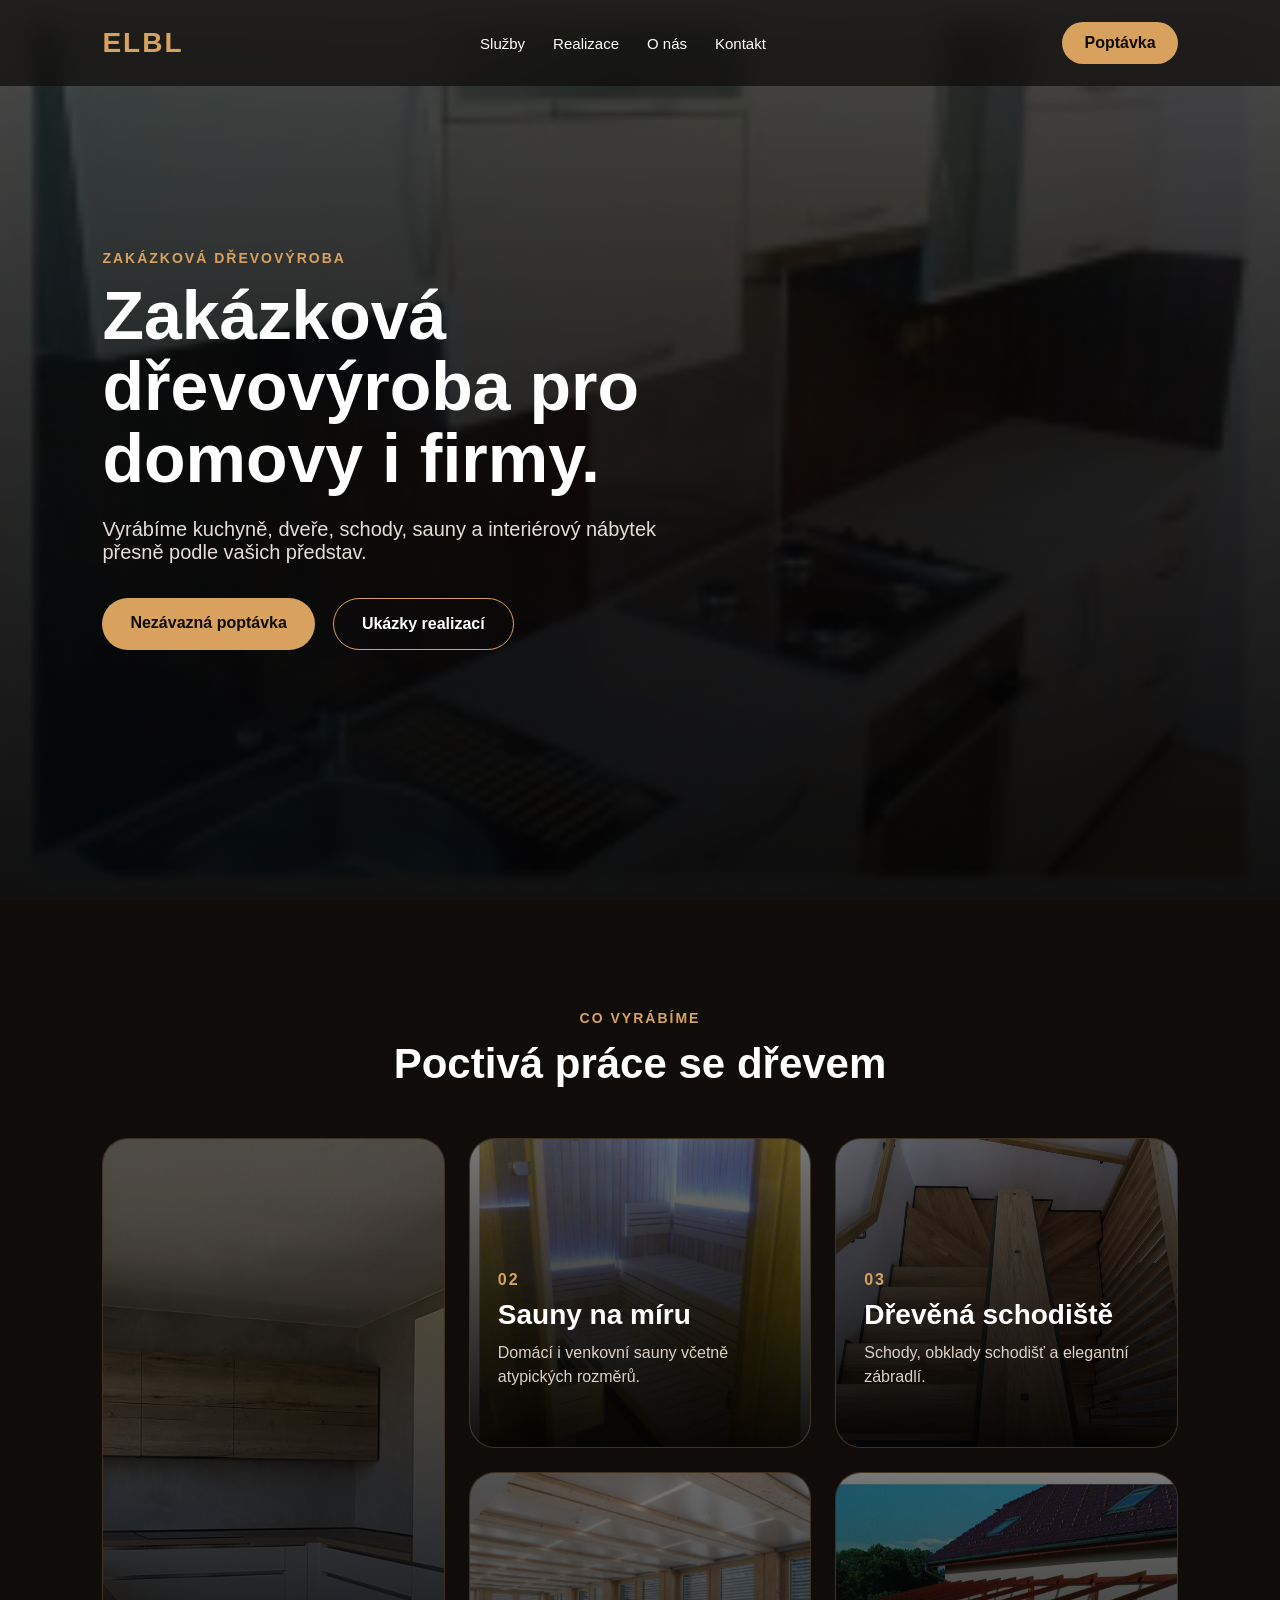
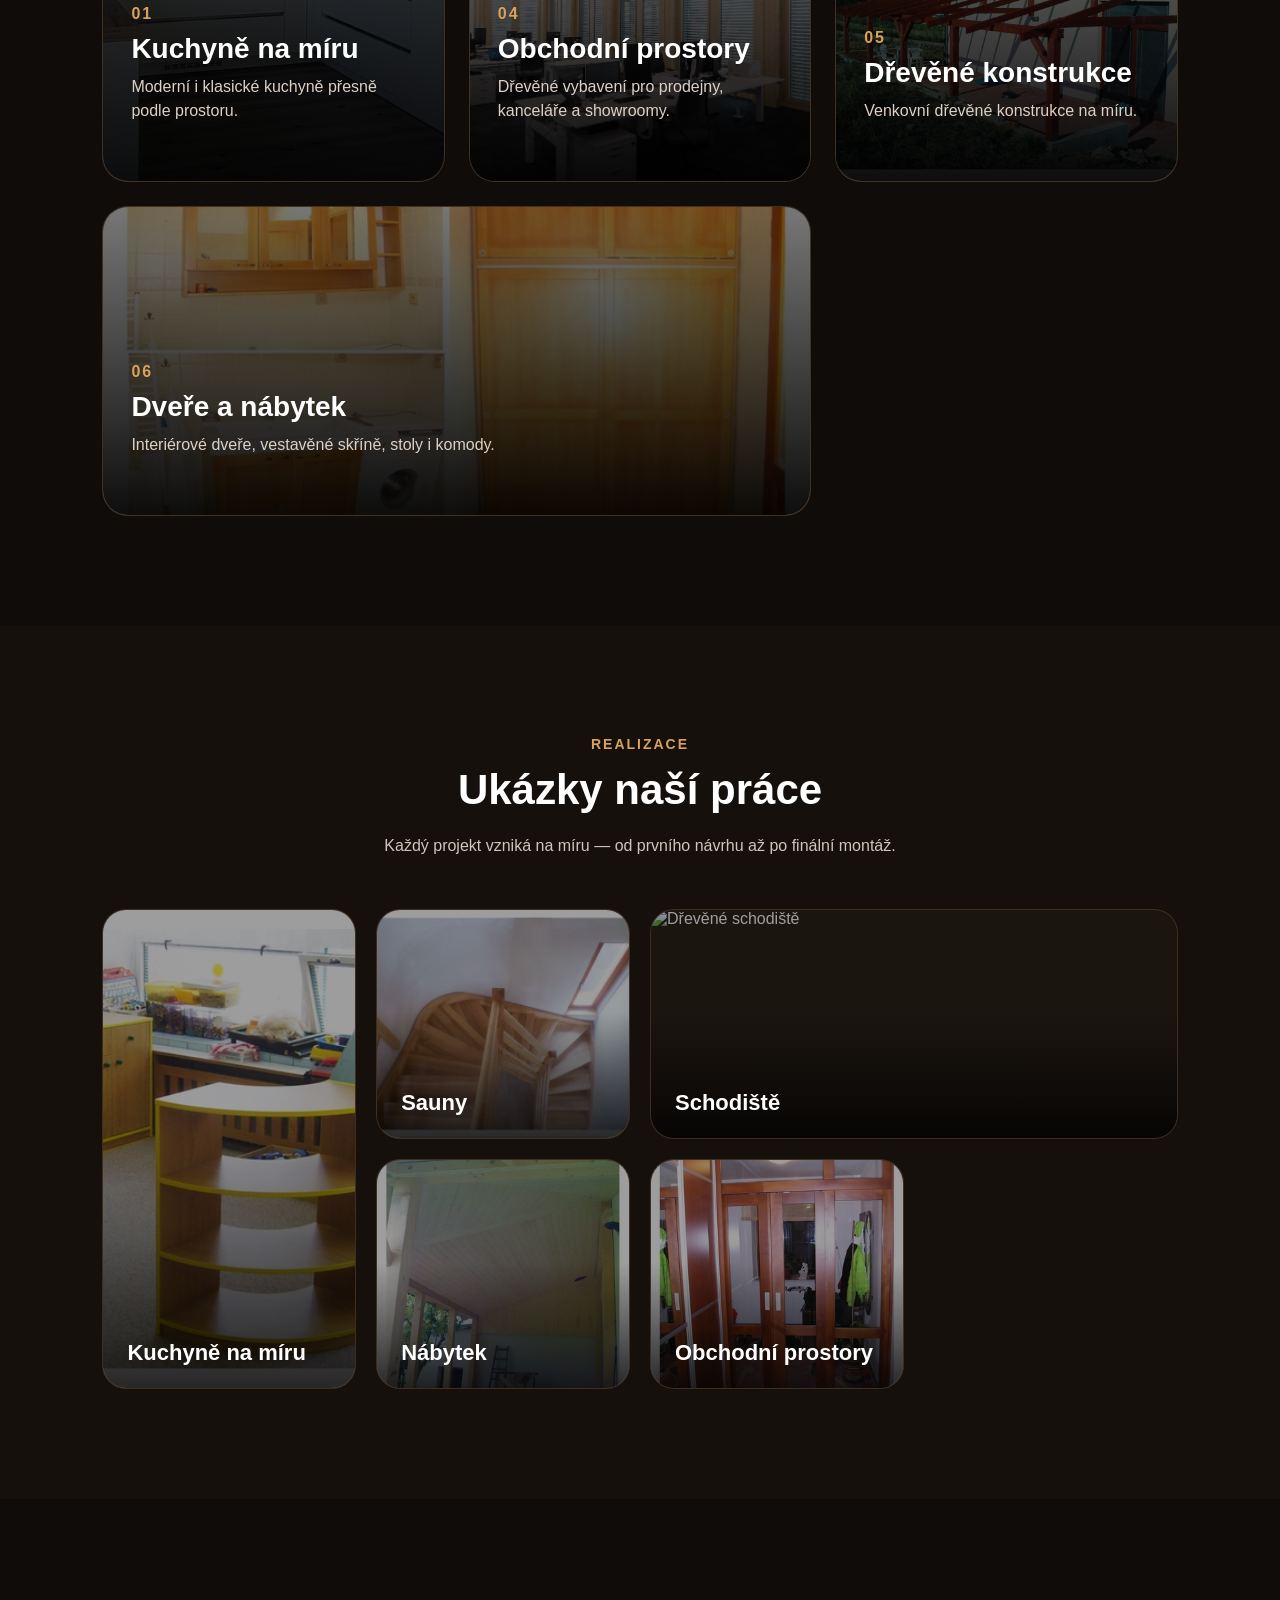
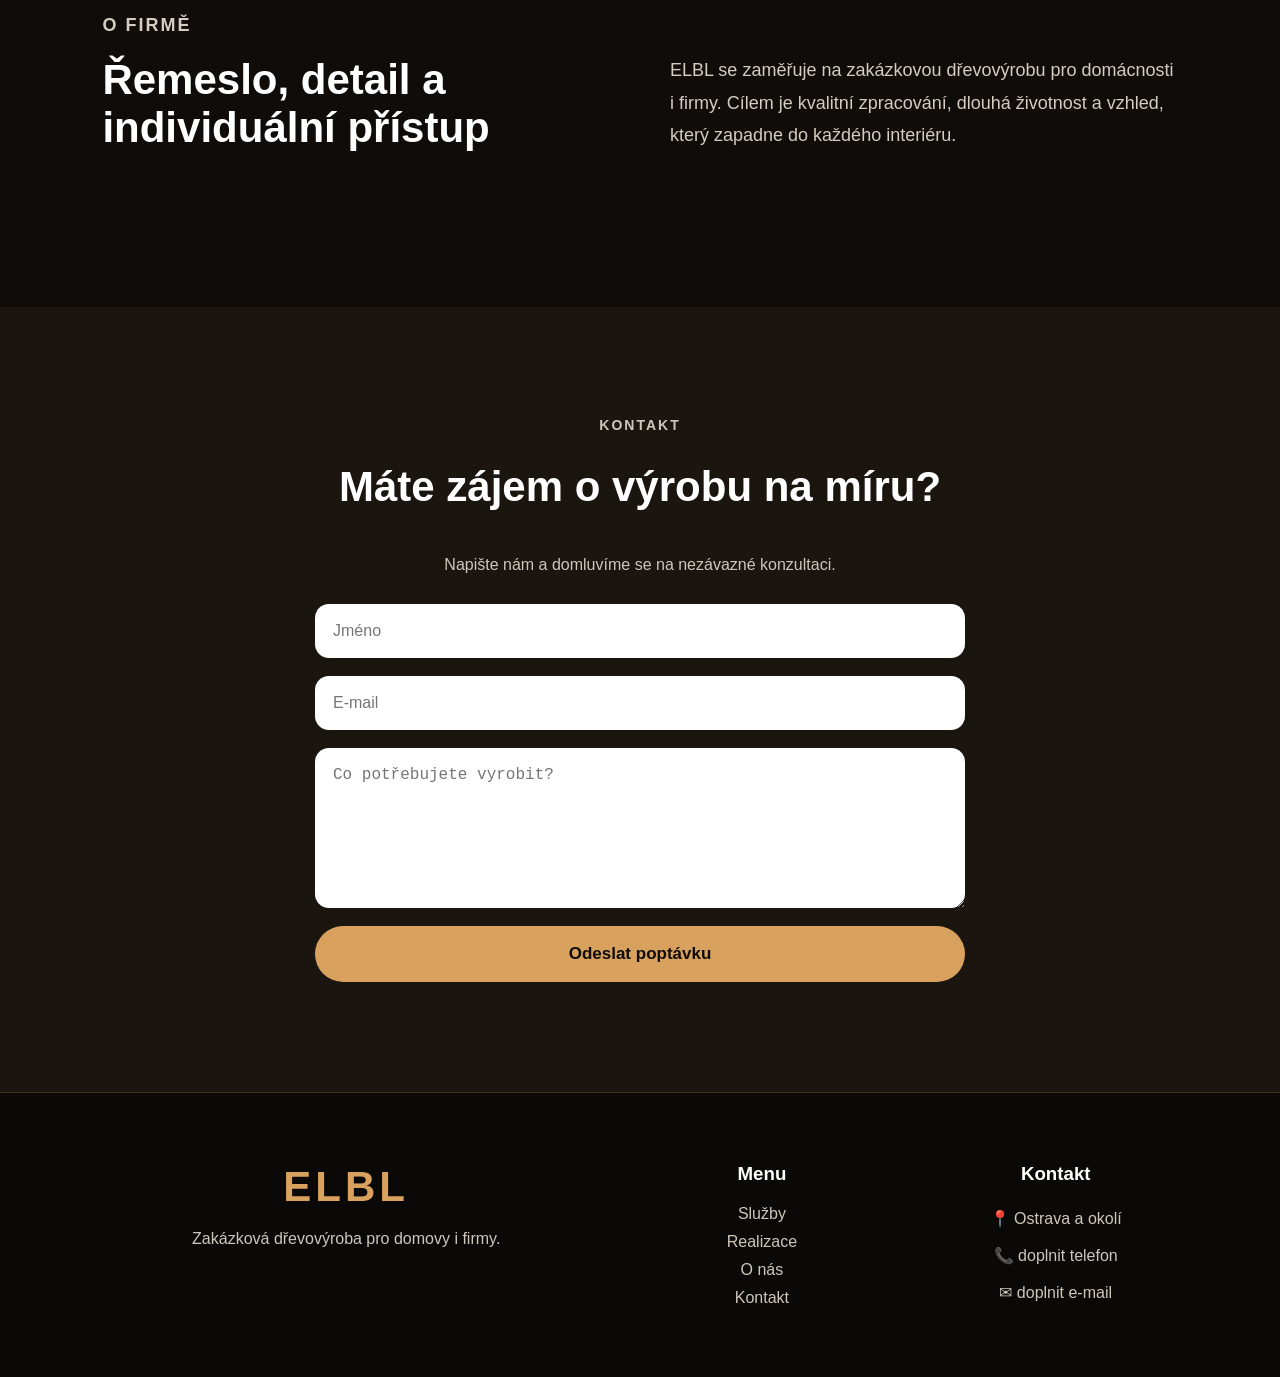
==== commit 1b21736d: "upravy" ====
--- a/index.html
+++ b/index.html
@@ -75,7 +75,7 @@
 
 </section>
 
- <section id="sluzby" class="services-premium">
+ <section id="sluzby" class="services-premium reveal">
   <p class="label center">Co vyrábíme</p>
   <h2>Poctivá práce se dřevem</h2>
 
@@ -208,6 +208,7 @@
 
   <script src="script.js"></script>
   <script src="hero.js"></script>
+  <script src="scroll.js"></script>
 </body>
 
 <footer class="premium-footer">
--- a/style.css
+++ b/style.css
@@ -1068,4 +1068,23 @@
     grid-row: span 1;
     grid-column: span 1;
   }
+}
+.reveal{
+
+    opacity:0;
+
+    transform:translateY(60px);
+
+    transition:
+        opacity .8s ease,
+        transform .8s ease;
+
+}
+
+.reveal.active{
+
+    opacity:1;
+
+    transform:translateY(0);
+
 }
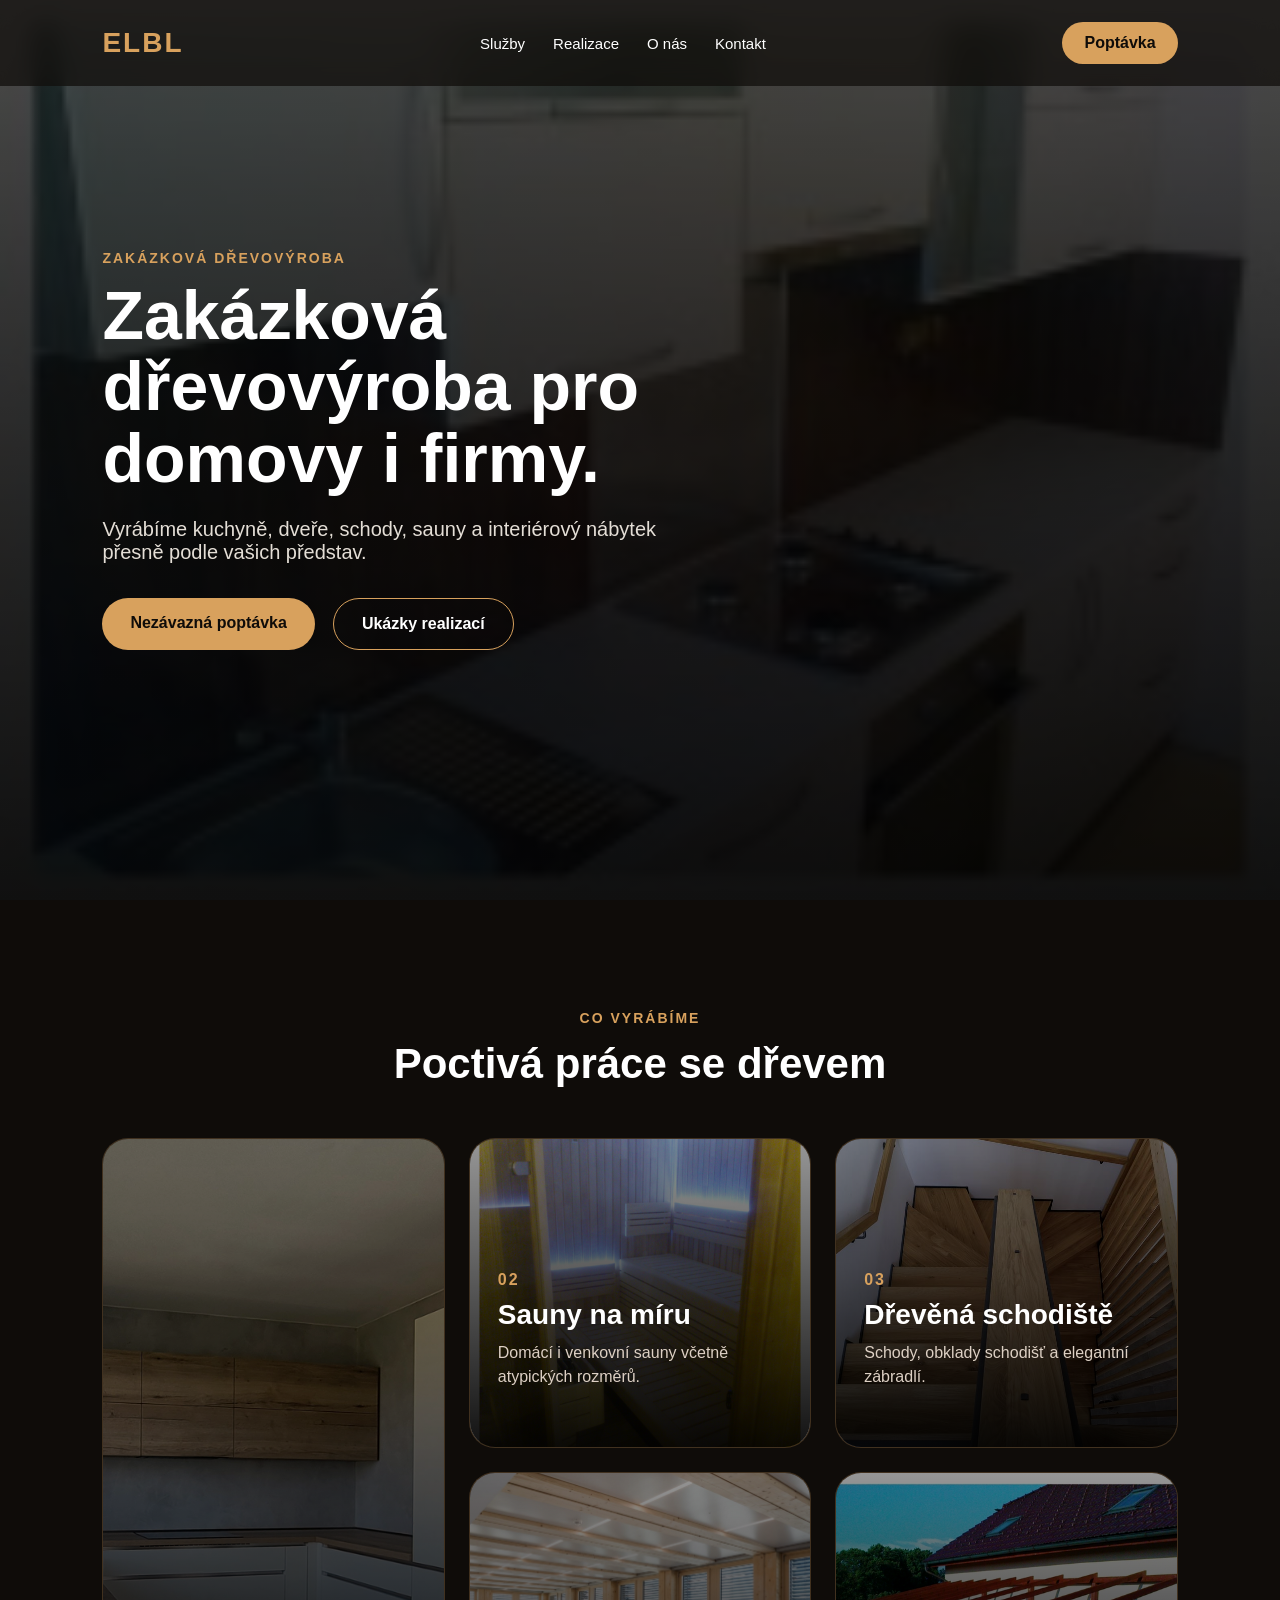
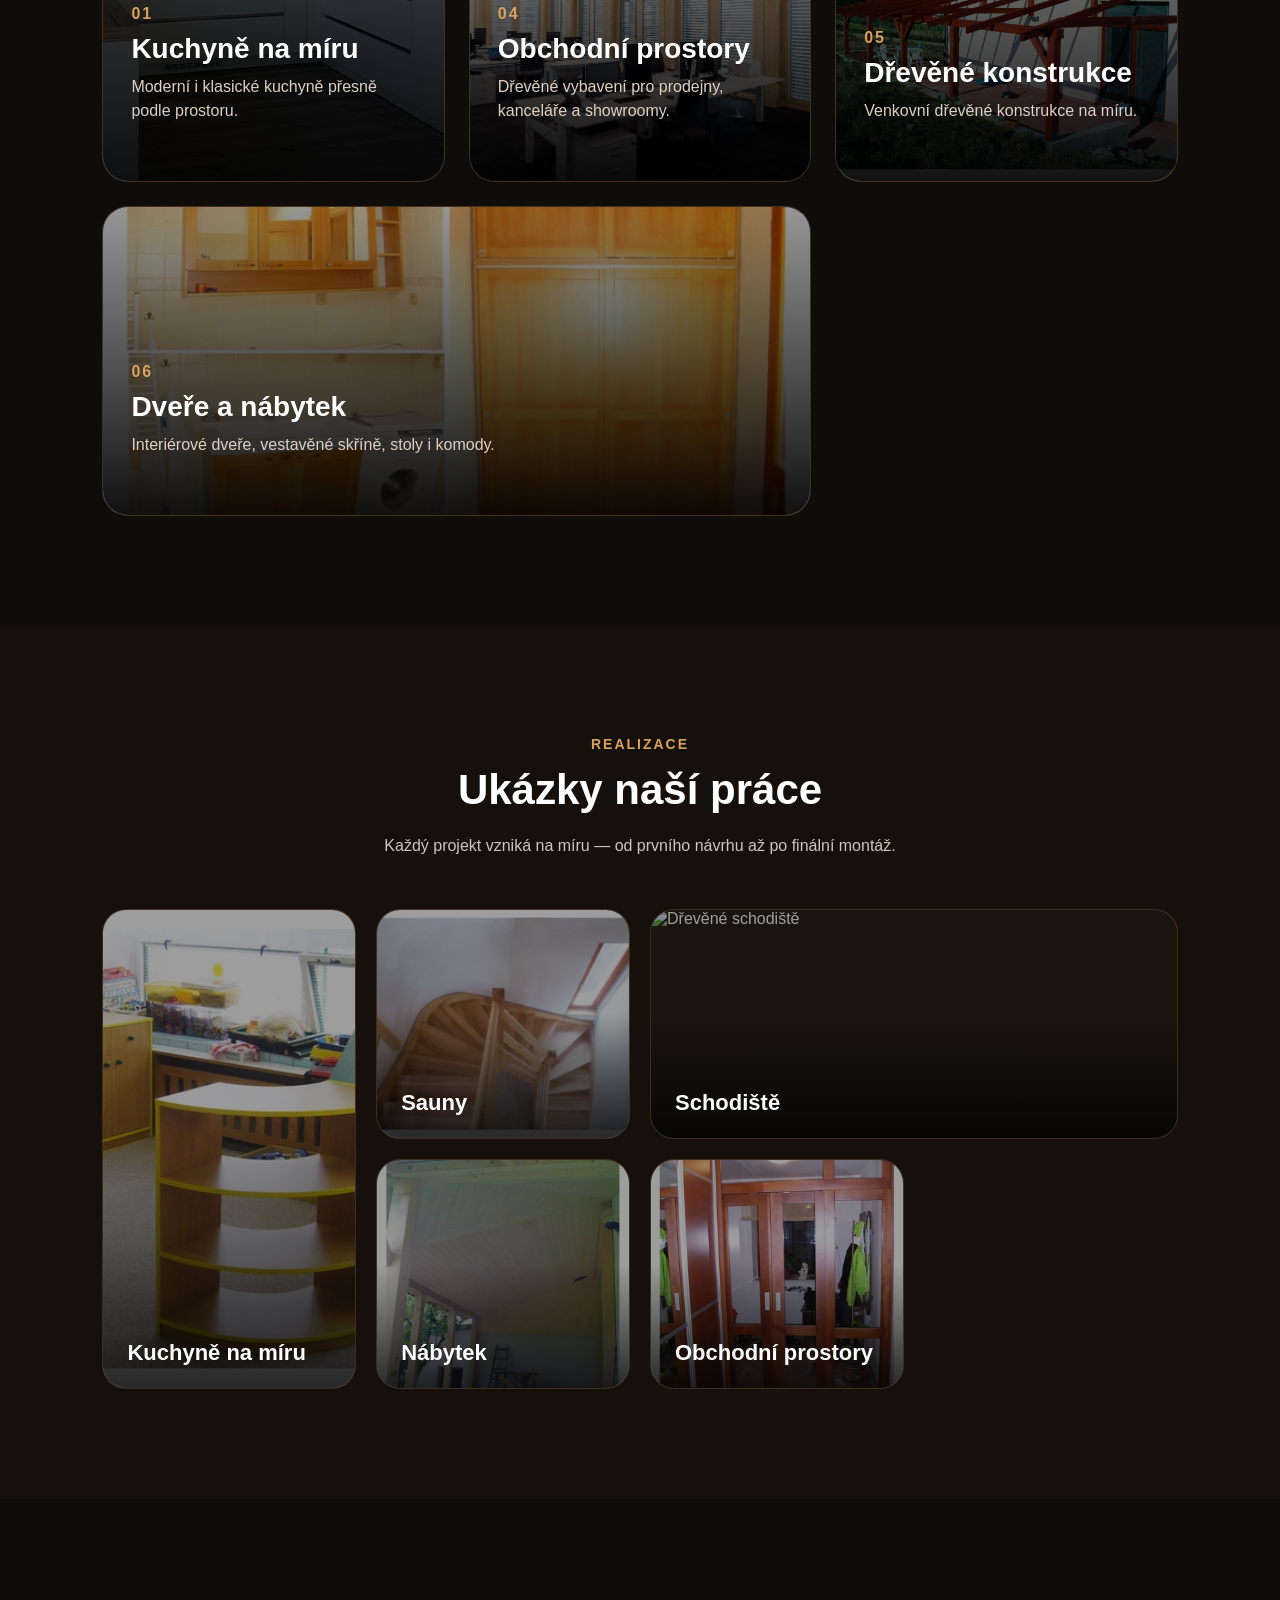
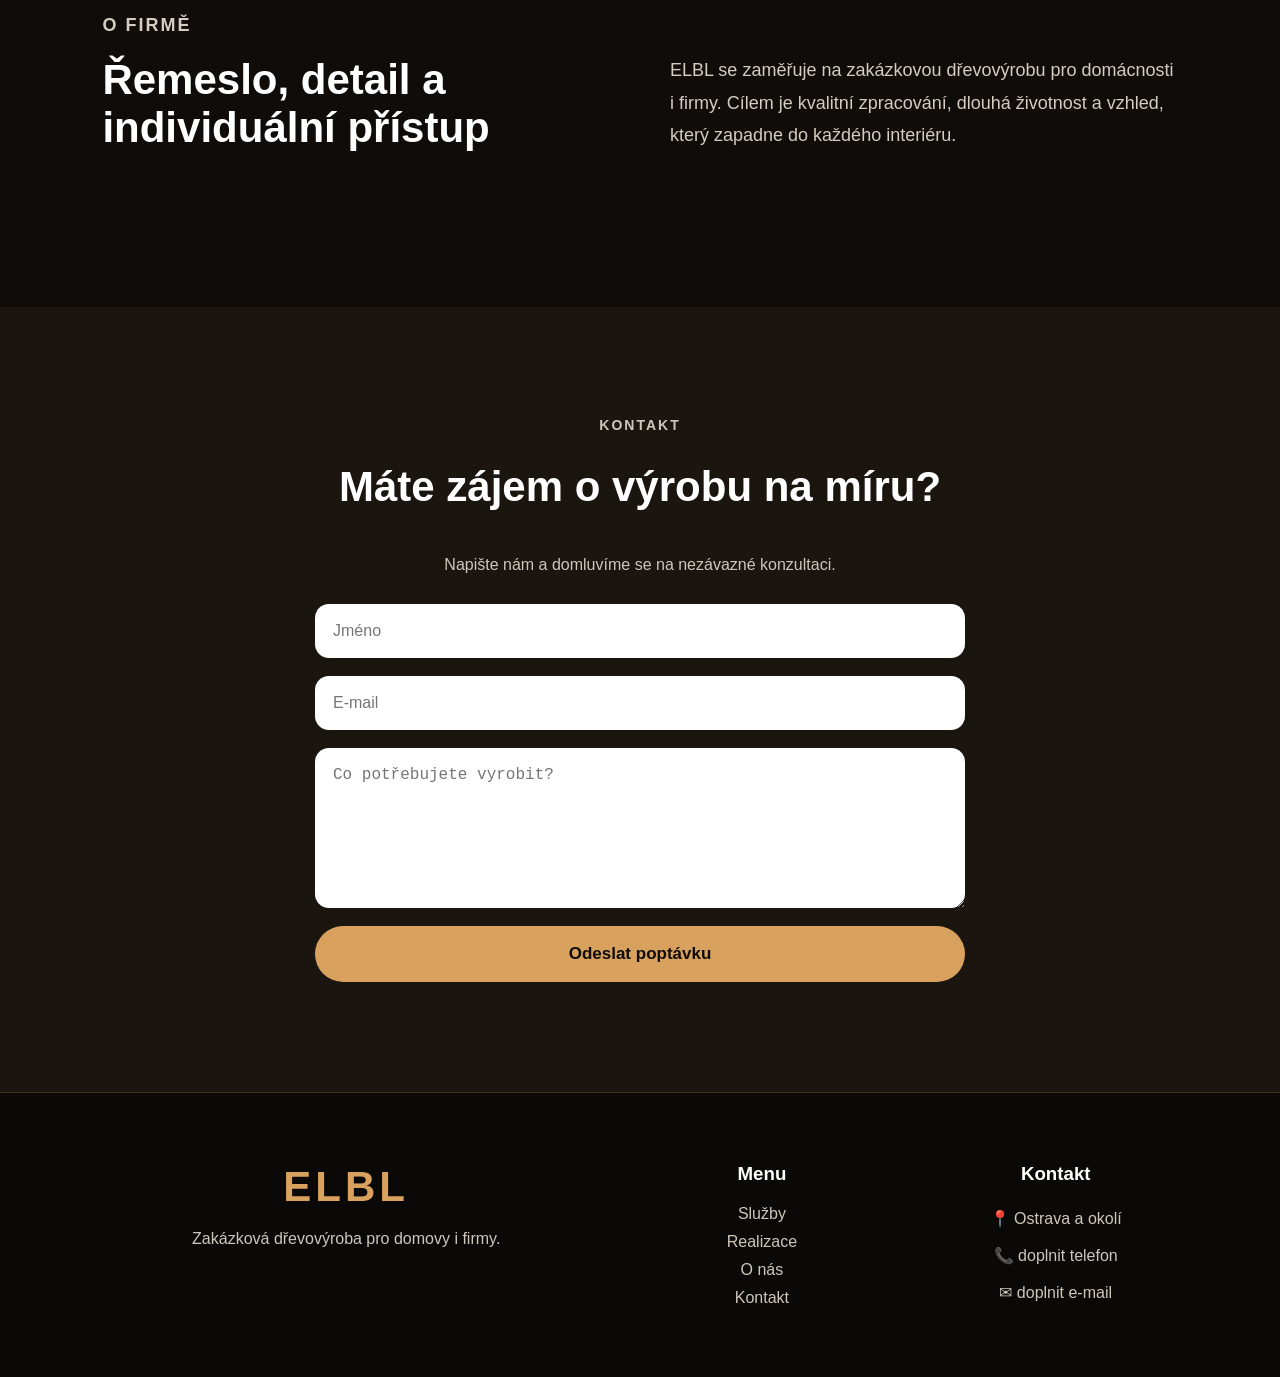
==== commit aba332bf: "velikost" ====
--- a/index.html
+++ b/index.html
@@ -144,7 +144,7 @@
   </div>
 </section>
 
- <section id="realizace" class="portfolio-section">
+ <section id="realizace" class="portfolio-section reveal">
   <p class="label center">Realizace</p>
   <h2>Ukázky naší práce</h2>
   <p class="portfolio-intro">
@@ -191,7 +191,7 @@
     </p>
   </section>
 
-  <section id="kontakt" class="contact">
+  <section id="kontakt" class="contact reveal">
     <p class="label center">Kontakt</p>
     <h2>Máte zájem o výrobu na míru?</h2>
     <p>Napište nám a domluvíme se na nezávazné konzultaci.</p>
--- a/style.css
+++ b/style.css
@@ -1,3 +1,7 @@
+/* =========================
+   ZÁKLAD
+========================= */
+
 * {
   margin: 0;
   padding: 0;
@@ -13,6 +17,19 @@
   background: #0f0c09;
   color: #fff;
 }
+
+img {
+  max-width: 100%;
+  display: block;
+}
+
+a {
+  color: inherit;
+}
+
+/* =========================
+   NAVBAR
+========================= */
 
 .navbar {
   position: fixed;
@@ -22,7 +39,7 @@
   display: flex;
   justify-content: space-between;
   align-items: center;
-  z-index: 10;
+  z-index: 50;
   background: rgba(15, 12, 9, 0.7);
   backdrop-filter: blur(12px);
 }
@@ -58,8 +75,14 @@
   font-weight: bold;
 }
 
+/* =========================
+   HERO
+========================= */
+
 .hero {
   min-height: 100vh;
+  position: relative;
+  overflow: hidden;
   background:
     linear-gradient(rgba(0,0,0,0.45), rgba(0,0,0,0.75)),
     url("images/hero.jpg");
@@ -70,39 +93,28 @@
   padding: 0 8%;
 }
 
+.hero-slider {
+  position: absolute;
+  inset: 0;
+  z-index: -2;
+}
+
+.slide {
+  position: absolute;
+  inset: 0;
+  opacity: 0;
+  background-size: cover;
+  background-position: center;
+  transition: opacity 1.5s ease;
+}
+
+.slide.active {
+  opacity: 1;
+}
+
 .hero-content {
   max-width: 760px;
   animation: fadeUp 1s ease forwards;
-}
-.hero{
-    position:relative;
-    overflow:hidden;
-}
-
-.hero-slider{
-    position:absolute;
-    inset:0;
-    z-index:-2;
-}
-
-.slide{
-
-    position:absolute;
-    inset:0;
-
-    opacity:0;
-
-    background-size:cover;
-    background-position:center;
-
-    transition:opacity 1.5s ease;
-
-}
-
-.slide.active{
-
-    opacity:1;
-
 }
 
 .label {
@@ -142,6 +154,7 @@
   border-radius: 40px;
   text-decoration: none;
   font-weight: bold;
+  display: inline-block;
 }
 
 .primary {
@@ -153,6 +166,111 @@
   border: 1px solid #d8a15d;
   color: #fff;
 }
+
+/* =========================
+   HOMEPAGE SLUŽBY
+========================= */
+
+.services-premium {
+  padding: 110px 8%;
+  background: #0f0c09;
+}
+
+.services-premium h2 {
+  text-align: center;
+  font-size: 42px;
+  margin-bottom: 50px;
+}
+
+.service-grid {
+  display: grid;
+  grid-template-columns: repeat(3, 1fr);
+  grid-auto-rows: 310px;
+  gap: 24px;
+}
+
+.service-card {
+  position: relative;
+  overflow: hidden;
+  border-radius: 26px;
+  text-decoration: none;
+  color: white;
+  background: #1b1510;
+  border: 1px solid rgba(216, 161, 93, 0.2);
+}
+
+.service-card.big {
+  grid-row: span 2;
+}
+
+.service-card.wide {
+  grid-column: span 2;
+}
+
+.service-card img {
+  width: 100%;
+  height: 100%;
+  object-fit: cover;
+  filter: brightness(0.68) contrast(1.08) saturate(1.05);
+  transition: 0.6s ease;
+}
+
+.service-card::after {
+  content: "";
+  position: absolute;
+  inset: 0;
+  background: linear-gradient(to top, rgba(0,0,0,.9), rgba(0,0,0,.15));
+  z-index: 1;
+}
+
+.service-card-content {
+  position: absolute;
+  left: 28px;
+  right: 28px;
+  bottom: 26px;
+  z-index: 2;
+  transition: 0.45s ease;
+}
+
+.service-card-content span {
+  color: #d8a15d;
+  font-weight: 800;
+  letter-spacing: 2px;
+}
+
+.service-card-content h3 {
+  font-size: 28px;
+  margin: 10px 0;
+}
+
+.service-card-content p {
+  color: #ddd0c4;
+  line-height: 1.5;
+  margin-bottom: 14px;
+}
+
+.service-card-content strong {
+  color: #d8a15d;
+  opacity: 0;
+  transition: 0.35s ease;
+}
+
+.service-card:hover img {
+  transform: scale(1.09);
+  filter: brightness(0.85) contrast(1.08) saturate(1.05);
+}
+
+.service-card:hover .service-card-content {
+  transform: translateY(-12px);
+}
+
+.service-card:hover strong {
+  opacity: 1;
+}
+
+/* =========================
+   STARÉ KARTY / ZÁLOHA
+========================= */
 
 .section {
   padding: 110px 8%;
@@ -174,6 +292,9 @@
 }
 
 .card {
+  display: block;
+  text-decoration: none;
+  color: inherit;
   background: #1b1510;
   padding: 34px;
   border-radius: 22px;
@@ -196,49 +317,465 @@
   color: #cfc6bc;
   line-height: 1.6;
 }
-
-.gallery-section {
-  padding: 110px 8%;
-  background: #15100c;
-}
-
-.section-text {
-  max-width: 700px;
-  margin: auto;
-  text-align: center;
-}
-
-.section-text p {
-  color: #cfc6bc;
-  line-height: 1.6;
-  margin-bottom: 40px;
-}
-
-.gallery {
-  display: grid;
-  grid-template-columns: repeat(4, 1fr);
-  gap: 20px;
-}
-
-.gallery-item {
-  height: 260px;
-  border-radius: 22px;
-  background:
-    linear-gradient(rgba(0,0,0,0.25), rgba(0,0,0,0.65)),
-    url("https://images.unsplash.com/photo-1618220179428-22790b461013?auto=format&fit=crop&w=800&q=80");
-  background-size: cover;
-  background-position: center;
-  display: flex;
-  align-items: end;
-  padding: 24px;
-  font-size: 24px;
-  font-weight: bold;
-  transition: 0.3s;
-}
-
-.gallery-item:hover {
-  transform: scale(1.04);
-}
+/* =========================
+   STRÁNKY SLUŽEB
+========================= */
+
+.service-page {
+    min-height: 100vh;
+    padding: 140px 8% 80px;
+    display: flex;
+    justify-content: center;
+    align-items: center;
+    gap: 85px;
+    background: #0f0c09;
+}
+
+.service-gallery{
+
+    position: relative;
+    flex: 0 0 39%;
+    max-width: 500px;
+    overflow: visible;
+    transition: .4s ease;
+
+}
+
+.service-gallery:hover {
+    transform: translateY(-4px);
+}
+
+.service-gallery::after {
+    display: none;
+}
+
+.service-gallery img#mainImage {
+
+    width: 100%;
+    height: 470px;
+
+    object-fit: cover;
+
+    border-radius: 24px;
+
+    border: 2px solid rgba(216,161,93,.22);
+
+    box-shadow: 0 25px 60px rgba(0,0,0,.35);
+
+    filter: brightness(.78) contrast(1.05) saturate(1.05);
+
+    transition: .45s ease;
+
+    cursor: pointer;
+
+}
+
+.service-gallery:hover img#mainImage {
+
+    transform: scale(1.02);
+
+    filter: brightness(.92);
+
+}
+
+.service-info {
+
+    flex: 1;
+
+    max-width: 700px;
+
+    padding: 70px 6%;
+
+    display: flex;
+
+    flex-direction: column;
+
+    justify-content: center;
+
+    background: #15100c;
+
+    border-radius: 28px;
+
+    border: 1px solid rgba(216,161,93,.12);
+
+    transition: .35s;
+
+}
+
+.service-info:hover{
+
+    background:#1b1510;
+
+}
+
+.service-info h1{
+
+    font-size:52px;
+
+    line-height:1.1;
+
+    margin-bottom:26px;
+
+}
+
+.service-info p{
+
+    color:#d5ccc2;
+
+    line-height:1.8;
+
+    font-size:18px;
+
+    margin-bottom:28px;
+
+}
+
+.benefits{
+
+    display:grid;
+
+    gap:12px;
+
+    margin-bottom:34px;
+
+    color:#e6d8c8;
+
+    font-size:17px;
+
+}
+
+/* =========================
+   ŠIPKY GALERIE
+========================= */
+
+.gallery-arrow{
+
+    position:absolute;
+
+    top:50%;
+
+    transform:translateY(-50%);
+
+    z-index:5;
+
+    width:48px;
+
+    height:48px;
+
+    border-radius:50%;
+
+    border:none;
+
+    background:rgba(0,0,0,.45);
+
+    color:white;
+
+    font-size:28px;
+
+    cursor:pointer;
+
+    display:flex;
+
+    justify-content:center;
+
+    align-items:center;
+
+    transition:.3s;
+
+}
+
+.gallery-arrow.left{
+
+    left:14px;
+
+}
+
+.gallery-arrow.right{
+
+    right:14px;
+
+}
+
+.gallery-arrow:hover{
+
+    background:#d8a15d;
+
+    color:#0f0c09;
+
+}
+
+/* =========================
+   MINIATURY
+========================= */
+
+.thumbnails{
+
+    position:relative;
+
+    display:flex;
+
+    justify-content:center;
+
+    gap:10px;
+
+    margin-top:18px;
+
+}
+
+.thumbnails img{
+
+    width:70px;
+
+    height:70px;
+
+    object-fit:cover;
+
+    border-radius:12px;
+
+    cursor:pointer;
+
+    opacity:.55;
+
+    border:2px solid transparent;
+
+    transition:.3s;
+
+}
+
+.thumbnails img:hover,
+
+.thumbnails img.active{
+
+    opacity:1;
+
+    transform:translateY(-4px);
+
+    border-color:#d8a15d;
+
+}
+
+/* =========================
+   LIGHTBOX
+========================= */
+
+.lightbox{
+
+    position:fixed;
+
+    inset:0;
+
+    background:rgba(0,0,0,.92);
+
+    display:none;
+
+    justify-content:center;
+
+    align-items:center;
+
+    z-index:100;
+
+}
+
+.lightbox.active{
+
+    display:flex;
+
+}
+
+.lightbox img{
+
+    max-width:86%;
+
+    max-height:86%;
+
+    object-fit:contain;
+
+    border-radius:18px;
+
+}
+
+.lightbox-close{
+
+    position:absolute;
+
+    top:28px;
+
+    right:34px;
+
+    font-size:48px;
+
+    background:none;
+
+    border:none;
+
+    color:white;
+
+    cursor:pointer;
+
+}
+
+.lightbox-arrow{
+
+    position:absolute;
+
+    top:50%;
+
+    transform:translateY(-50%);
+
+    width:58px;
+
+    height:58px;
+
+    border-radius:50%;
+
+    background:rgba(255,255,255,.12);
+
+    border:none;
+
+    color:white;
+
+    font-size:34px;
+
+    cursor:pointer;
+
+    display:flex;
+
+    justify-content:center;
+
+    align-items:center;
+
+}
+
+.lightbox-arrow.left{
+
+    left:34px;
+
+}
+
+.lightbox-arrow.right{
+
+    right:34px;
+
+}
+
+.lightbox-arrow:hover{
+
+    background:#d8a15d;
+
+    color:#0f0c09;
+
+}
+
+/* =========================
+   PROCESS
+========================= */
+
+.process-section{
+
+    padding:110px 8%;
+
+    background:#0f0c09;
+
+}
+
+.process-section h2{
+
+    text-align:center;
+
+    font-size:42px;
+
+    margin-bottom:50px;
+
+}
+
+.process-cards{
+
+    display:grid;
+
+    grid-template-columns:repeat(4,1fr);
+
+    gap:22px;
+
+}
+
+.process-card{
+
+    background:#1b1510;
+
+    padding:32px;
+
+    border-radius:22px;
+
+    border:1px solid rgba(216,161,93,.2);
+
+}
+
+.process-card span{
+
+    color:#d8a15d;
+
+    font-size:34px;
+
+    font-weight:800;
+
+}
+
+.process-card h3{
+
+    margin:18px 0 12px;
+
+    font-size:24px;
+
+}
+
+.process-card p{
+
+    color:#cfc6bc;
+
+    line-height:1.6;
+
+}
+
+/* =========================
+   CTA
+========================= */
+
+.final-cta{
+
+    padding:100px 8%;
+
+    text-align:center;
+
+    background:
+    linear-gradient(rgba(0,0,0,.65),rgba(0,0,0,.85)),
+    url("images/hero.jpg");
+
+    background-size:cover;
+
+    background-position:center;
+
+}
+
+.final-cta h2{
+
+    font-size:46px;
+
+    margin-bottom:18px;
+
+}
+
+.final-cta p{
+
+    color:#ddd;
+
+    font-size:18px;
+
+    margin-bottom:30px;
+
+}
+/* =========================
+   O NÁS
+========================= */
 
 .about {
   padding: 110px 8%;
@@ -246,6 +783,7 @@
   grid-template-columns: 1fr 1fr;
   gap: 60px;
   align-items: center;
+  background: #0f0c09;
 }
 
 .about h2 {
@@ -257,6 +795,10 @@
   line-height: 1.8;
   font-size: 18px;
 }
+
+/* =========================
+   KONTAKT
+========================= */
 
 .contact {
   padding: 110px 8%;
@@ -306,613 +848,10 @@
   background: #f0bb76;
 }
 
-footer {
-  padding: 28px;
-  text-align: center;
-  color: #aaa;
-  background: #0b0907;
-}
-
-@keyframes fadeUp {
-  from {
-    opacity: 0;
-    transform: translateY(35px);
-  }
-
-  to {
-    opacity: 1;
-    transform: translateY(0);
-  }
-}
-
-@media (max-width: 900px) {
-  nav {
-    display: none;
-  }
-
-  .hero h1 {
-    font-size: 42px;
-  }
-
-  .cards,
-  .gallery,
-  .about {
-    grid-template-columns: 1fr;
-  }
-
-  .gallery-item {
-    height: 220px;
-  }
-}
-.card {
-  display: block;
-  text-decoration: none;
-  color: inherit;
-}
-.service-detail {
-  min-height: 100vh;
-  display: grid;
-  grid-template-columns: 1fr 1fr;
-  background: #0f0c09;
-  overflow: hidden;
-}
-
-.service-image,
-.service-content {
-  position: relative;
-  transition: 0.5s ease;
-}
-
-.service-image img {
-  width: 100%;
-  height: 100%;
-  object-fit: cover;
-  filter: brightness(0.65);
-  transition: 0.5s ease;
-}
-
-.service-content {
-  padding: 120px 8%;
-  display: flex;
-  flex-direction: column;
-  justify-content: center;
-  background: #15100c;
-}
-
-.service-content h1 {
-  font-size: 52px;
-  margin-bottom: 24px;
-}
-
-.service-content p {
-  color: #d5ccc2;
-  line-height: 1.8;
-  margin-bottom: 24px;
-}
-
-.service-content ul {
-  margin-bottom: 34px;
-  color: #d5ccc2;
-  line-height: 2;
-}
-
-/* efekt při najetí na obrázek */
-.service-image:hover {
-  transform: scale(1.04);
-  z-index: 2;
-}
-
-.service-image:hover img {
-  filter: brightness(0.95);
-}
-
-/* efekt při najetí na text */
-.service-content:hover {
-  transform: scale(1.03);
-  z-index: 2;
-  background: #1b1510;
-}
-
-@media (max-width: 900px) {
-  .service-detail {
-    grid-template-columns: 1fr;
-  }
-
-  .service-image {
-    height: 45vh;
-  }
-
-  .service-content h1 {
-    font-size: 36px;
-  }
-}
-.service-page {
-  min-height: 100vh;
-  padding-top: 84px;
-  display: grid;
-  grid-template-columns: 1.1fr 0.9fr;
-  background: #0f0c09;
-  overflow: hidden;
-}
-
-.service-gallery {
-  position: relative;
-  min-height: calc(100vh - 84px);
-  overflow: hidden;
-  transition: 0.5s ease;
-}
-
-.service-gallery:hover {
-  transform: scale(1.025);
-  z-index: 2;
-}
-
-.service-gallery::after {
-  content: "";
-  position: absolute;
-  inset: 0;
-  background: linear-gradient(to right, transparent 65%, #0f0c09 100%);
-  pointer-events: none;
-}
-
-.service-gallery img#mainImage {
-  width: 100%;
-  height: 100%;
-  object-fit: cover;
-  filter: brightness(0.72);
-  transition: 0.45s ease;
-}
-
-.service-gallery:hover img#mainImage {
-  filter: brightness(0.95);
-  transform: scale(1.04);
-}
-
-.service-info {
-  padding: 90px 8%;
-  display: flex;
-  flex-direction: column;
-  justify-content: center;
-  background: #15100c;
-  transition: 0.5s ease;
-}
-
-.service-info:hover {
-  transform: scale(1.025);
-  background: #1b1510;
-  z-index: 2;
-}
-
-.service-info h1 {
-  font-size: 52px;
-  line-height: 1.1;
-  margin-bottom: 26px;
-}
-
-.service-info p {
-  color: #d5ccc2;
-  line-height: 1.8;
-  font-size: 18px;
-  margin-bottom: 28px;
-}
-
-.benefits {
-  display: grid;
-  gap: 12px;
-  margin-bottom: 34px;
-  color: #e6d8c8;
-  font-size: 17px;
-}
-
-.gallery-arrow {
-  position: absolute;
-  top: 50%;
-  transform: translateY(-50%);
-  z-index: 5;
-  width: 52px;
-  height: 52px;
-  border-radius: 50%;
-  border: 1px solid rgba(255,255,255,0.35);
-  background: rgba(0,0,0,0.35);
-  color: white;
-  font-size: 42px;
-  cursor: pointer;
-  backdrop-filter: blur(8px);
-}
-
-.gallery-arrow.left {
-  left: 28px;
-}
-
-.gallery-arrow.right {
-  right: 28px;
-}
-
-.gallery-arrow:hover {
-  background: #d8a15d;
-  color: #0f0c09;
-}
-
-.thumbnails {
-  position: absolute;
-  bottom: 28px;
-  left: 50%;
-  transform: translateX(-50%);
-  display: flex;
-  gap: 12px;
-  z-index: 6;
-}
-
-.thumbnails img {
-  width: 82px;
-  height: 58px;
-  object-fit: cover;
-  border-radius: 10px;
-  cursor: pointer;
-  opacity: 0.55;
-  border: 2px solid transparent;
-  transition: 0.3s ease;
-}
-
-.thumbnails img:hover,
-.thumbnails img.active {
-  opacity: 1;
-  border-color: #d8a15d;
-  transform: translateY(-5px);
-}
-
-.fade {
-  animation: imageFade 0.45s ease;
-}
-
-@keyframes imageFade {
-  from {
-    opacity: 0.35;
-    transform: scale(1.04);
-  }
-
-  to {
-    opacity: 1;
-    transform: scale(1);
-  }
-}
-
-@media (max-width: 900px) {
-  .service-page {
-    grid-template-columns: 1fr;
-  }
-
-  .service-gallery {
-    min-height: 55vh;
-  }
-
-  .service-info {
-    padding: 60px 8%;
-  }
-
-  .service-info h1 {
-    font-size: 36px;
-  }
-
-  .service-gallery::after {
-    background: linear-gradient(to bottom, transparent 65%, #0f0c09 100%);
-  }
-}
-.gallery-arrow{
-    position:absolute;
-    top:50%;
-    transform:translateY(-50%);
-    width:55px;
-    height:55px;
-
-    display:flex;
-    justify-content:center;
-    align-items:center;
-
-    border-radius:50%;
-    border:none;
-
-    font-size:30px;
-    line-height:1;
-
-    cursor:pointer;
-
-    background:rgba(0,0,0,.45);
-    color:white;
-
-    transition:.3s;
-}
-.process-section {
-  padding: 110px 8%;
-  background: #0f0c09;
-}
-
-.process-section h2 {
-  text-align: center;
-  font-size: 42px;
-  margin-bottom: 50px;
-}
-
-.process-cards {
-  display: grid;
-  grid-template-columns: repeat(4, 1fr);
-  gap: 22px;
-}
-
-.process-card {
-  background: #1b1510;
-  padding: 32px;
-  border-radius: 22px;
-  border: 1px solid rgba(216, 161, 93, 0.2);
-}
-
-.process-card span {
-  color: #d8a15d;
-  font-size: 34px;
-  font-weight: 800;
-}
-
-.process-card h3 {
-  margin: 18px 0 12px;
-  font-size: 24px;
-}
-
-.process-card p {
-  color: #cfc6bc;
-  line-height: 1.6;
-}
-
-.final-cta {
-  padding: 100px 8%;
-  text-align: center;
-  background: linear-gradient(rgba(0,0,0,.65), rgba(0,0,0,.85)),
-  url("images/sauna1.jpg");
-  background-size: cover;
-  background-position: center;
-}
-
-.final-cta h2 {
-  font-size: 46px;
-  margin-bottom: 18px;
-}
-
-.final-cta p {
-  color: #ddd;
-  margin-bottom: 30px;
-  font-size: 18px;
-}
-
-#mainImage {
-  cursor: pointer;
-}
-
-.lightbox {
-  position: fixed;
-  inset: 0;
-  background: rgba(0,0,0,.92);
-  z-index: 100;
-  display: none;
-  justify-content: center;
-  align-items: center;
-}
-
-.lightbox.active {
-  display: flex;
-}
-
-.lightbox img {
-  max-width: 86%;
-  max-height: 86%;
-  object-fit: contain;
-  border-radius: 18px;
-}
-
-.lightbox-close {
-  position: absolute;
-  top: 28px;
-  right: 34px;
-  background: none;
-  color: white;
-  font-size: 48px;
-  border: none;
-  cursor: pointer;
-}
-
-.lightbox-arrow {
-  position: absolute;
-  top: 50%;
-  transform: translateY(-50%);
-  width: 58px;
-  height: 58px;
-  border-radius: 50%;
-  border: none;
-  background: rgba(255,255,255,.12);
-  color: white;
-  font-size: 34px;
-  cursor: pointer;
-
-  display: flex;
-  justify-content: center;
-  align-items: center;
-}
-
-.lightbox-arrow.left {
-  left: 34px;
-}
-
-.lightbox-arrow.right {
-  right: 34px;
-}
-
-.lightbox-arrow:hover {
-  background: #d8a15d;
-  color: #0f0c09;
-}
-
-@media (max-width: 900px) {
-  .process-cards {
-    grid-template-columns: 1fr;
-  }
-
-  .final-cta h2 {
-    font-size: 34px;
-  }
-}
-.service-gallery {
-  position: relative;
-  min-height: calc(100vh - 84px);
-  overflow: hidden;
-  transition: 0.5s ease;
-  display: block;
-  padding: 0;
-}
-
-.service-gallery img#mainImage {
-  width: 100%;
-  height: 100%;
-  object-fit: cover;
-  filter: brightness(0.72);
-  transition: 0.45s ease;
-  border: none;
-  border-radius: 0;
-}
-
-.thumbnails {
-  position: absolute;
-  bottom: 28px;
-  left: 50%;
-  transform: translateX(-50%);
-  display: flex;
-  gap: 12px;
-  z-index: 6;
-}
-
-.thumbnails img {
-  width: 82px;
-  height: 58px;
-  object-fit: cover;
-  border-radius: 10px;
-  cursor: pointer;
-  opacity: 0.55;
-  border: 2px solid transparent;
-}
-
-.thumbnails img.active {
-  opacity: 1;
-  border-color: #d8a15d;
-}
-.service-gallery img#mainImage {
-  border: 2px solid rgba(216, 161, 93, 0.4);
-}
-.services-premium {
-  padding: 110px 8%;
-  background: #0f0c09;
-}
-
-.services-premium h2 {
-  text-align: center;
-  font-size: 42px;
-  margin-bottom: 50px;
-}
-
-.service-grid {
-  display: grid;
-  grid-template-columns: repeat(3, 1fr);
-  grid-auto-rows: 310px;
-  gap: 24px;
-}
-
-.service-card {
-  position: relative;
-  overflow: hidden;
-  border-radius: 26px;
-  text-decoration: none;
-  color: white;
-  background: #1b1510;
-  border: 1px solid rgba(216, 161, 93, 0.2);
-}
-
-.service-card.big {
-  grid-row: span 2;
-}
-
-.service-card.wide {
-  grid-column: span 2;
-}
-
-.service-card img {
-  width: 100%;
-  height: 100%;
-  object-fit: cover;
-  filter: brightness(0.55);
-  transition: 0.6s ease;
-}
-
-.service-card::after {
-  content: "";
-  position: absolute;
-  inset: 0;
-  background: linear-gradient(to top, rgba(0,0,0,.9), rgba(0,0,0,.15));
-  z-index: 1;
-}
-
-.service-card-content {
-  position: absolute;
-  left: 28px;
-  right: 28px;
-  bottom: 26px;
-  z-index: 2;
-  transition: 0.45s ease;
-}
-
-.service-card-content span {
-  color: #d8a15d;
-  font-weight: 800;
-  letter-spacing: 2px;
-}
-
-.service-card-content h3 {
-  font-size: 28px;
-  margin: 10px 0;
-}
-
-.service-card-content p {
-  color: #ddd0c4;
-  line-height: 1.5;
-  margin-bottom: 14px;
-}
-
-.service-card-content strong {
-  color: #d8a15d;
-  opacity: 0;
-  transition: 0.35s ease;
-}
-
-.service-card:hover img {
-  transform: scale(1.09);
-  filter: brightness(0.8);
-}
-
-.service-card:hover .service-card-content {
-  transform: translateY(-12px);
-}
-
-.service-card:hover strong {
-  opacity: 1;
-}
-
-@media (max-width: 900px) {
-  .service-grid {
-    grid-template-columns: 1fr;
-    grid-auto-rows: 280px;
-  }
-
-  .service-card.big,
-  .service-card.wide {
-    grid-row: span 1;
-    grid-column: span 1;
-  }
-}
+/* =========================
+   CTA HOMEPAGE
+========================= */
+
 .site-cta {
   padding: 120px 8%;
   text-align: center;
@@ -936,6 +875,17 @@
   line-height: 1.7;
 }
 
+/* =========================
+   FOOTER
+========================= */
+
+footer {
+  padding: 28px;
+  text-align: center;
+  color: #aaa;
+  background: #0b0907;
+}
+
 .premium-footer {
   padding: 70px 8%;
   background: #0b0907;
@@ -980,11 +930,10 @@
   color: #d8a15d;
 }
 
-@media (max-width: 900px) {
-  .premium-footer {
-    grid-template-columns: 1fr;
-  }
-}
+/* =========================
+   PORTFOLIO / REALIZACE
+========================= */
+
 .portfolio-section {
   padding: 110px 8%;
   background: #15100c;
@@ -1057,7 +1006,124 @@
   filter: brightness(.9);
 }
 
+/* =========================
+   SCROLL ANIMACE
+========================= */
+
+.reveal {
+  opacity: 0;
+  transform: translateY(60px);
+  transition:
+    opacity .8s ease,
+    transform .8s ease;
+}
+
+.reveal.active {
+  opacity: 1;
+  transform: translateY(0);
+}
+
+/* =========================
+   ANIMACE
+========================= */
+
+.fade {
+  animation: imageFade 0.45s ease;
+}
+
+@keyframes imageFade {
+  from {
+    opacity: 0.35;
+    transform: scale(1.04);
+  }
+
+  to {
+    opacity: 1;
+    transform: scale(1);
+  }
+}
+
+@keyframes fadeUp {
+  from {
+    opacity: 0;
+    transform: translateY(35px);
+  }
+
+  to {
+    opacity: 1;
+    transform: translateY(0);
+  }
+}
+
+/* =========================
+   RESPONZIVITA
+========================= */
+
+@media (max-width: 1000px) {
+  .service-page {
+    flex-direction: column;
+    padding: 120px 6% 70px;
+    gap: 40px;
+  }
+
+  .service-gallery {
+    width: 100%;
+    max-width: 600px;
+    flex: none;
+  }
+
+  .service-gallery img#mainImage {
+    height: 420px;
+  }
+
+  .service-info {
+    max-width: 100%;
+    padding: 50px 6%;
+  }
+
+  .service-info h1 {
+    font-size: 38px;
+  }
+
+  .process-cards {
+    grid-template-columns: 1fr 1fr;
+  }
+
+  .premium-footer {
+    grid-template-columns: 1fr;
+  }
+}
+
 @media (max-width: 900px) {
+  nav {
+    display: none;
+  }
+
+  .hero h1 {
+    font-size: 42px;
+  }
+
+  .cards,
+  .gallery,
+  .about {
+    grid-template-columns: 1fr;
+  }
+
+  .gallery-item {
+    height: 220px;
+  }
+
+  .service-grid {
+    grid-template-columns: 1fr;
+    grid-auto-rows: 280px;
+  }
+
+  .service-card.big,
+  .service-card.wide {
+    grid-row: span 1;
+    grid-column: span 1;
+  }
+
   .portfolio-grid {
     grid-template-columns: 1fr;
     grid-auto-rows: 260px;
@@ -1069,22 +1135,78 @@
     grid-column: span 1;
   }
 }
-.reveal{
-
-    opacity:0;
-
-    transform:translateY(60px);
-
-    transition:
-        opacity .8s ease,
-        transform .8s ease;
-
-}
-
-.reveal.active{
-
-    opacity:1;
-
-    transform:translateY(0);
-
+
+@media (max-width: 600px) {
+  .navbar {
+    padding: 18px 6%;
+  }
+
+  .logo {
+    font-size: 24px;
+  }
+
+  .nav-btn {
+    padding: 10px 16px;
+    font-size: 14px;
+  }
+
+  .hero {
+    padding: 0 6%;
+  }
+
+  .hero h1 {
+    font-size: 36px;
+  }
+
+  .hero-text {
+    font-size: 17px;
+  }
+
+  .services-premium,
+  .section,
+  .about,
+  .contact,
+  .process-section,
+  .portfolio-section {
+    padding: 80px 6%;
+  }
+
+  .service-page {
+    padding: 110px 5% 55px;
+  }
+
+  .service-gallery img#mainImage {
+    height: 330px;
+  }
+
+  .thumbnails img {
+    width: 58px;
+    height: 58px;
+  }
+
+  .gallery-arrow {
+    width: 42px;
+    height: 42px;
+    font-size: 24px;
+  }
+
+  .service-info {
+    padding: 36px 6%;
+  }
+
+  .service-info h1 {
+    font-size: 32px;
+  }
+
+  .process-cards {
+    grid-template-columns: 1fr;
+  }
+
+  .final-cta h2 {
+    font-size: 34px;
+  }
+
+  .premium-footer {
+    padding: 55px 6%;
+  }
 }
